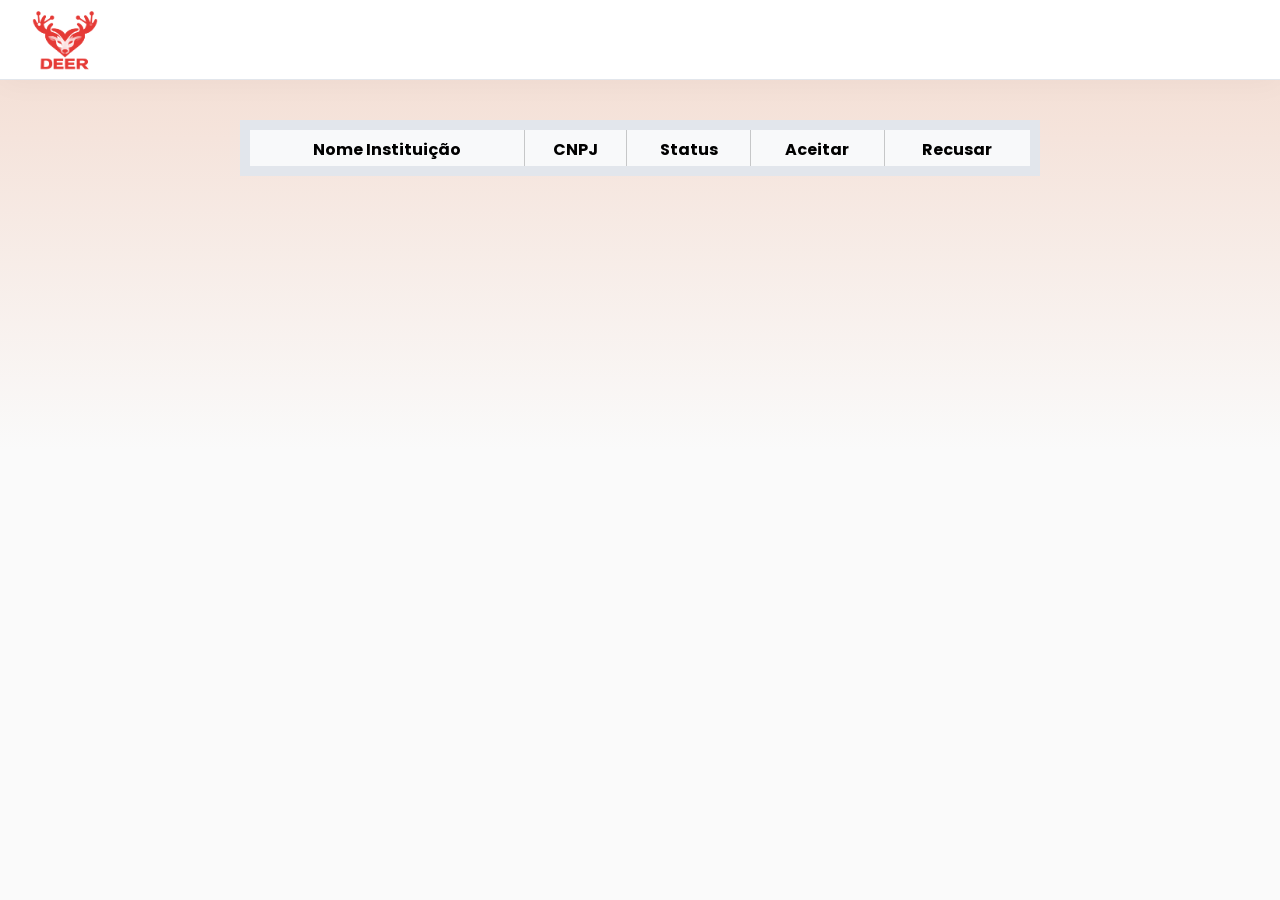
==== pages/administracao.html @ 0cd87a2f "feat: adição de pagina com  tabela para listar, aceitar ou recusar solicitação de criação de ONG atr" ====
<!DOCTYPE html>
<html lang="pt-br">
<head>
    <meta charset="UTF-8">
    <meta name="viewport" content="width=device-width, initial-scale=1.0">
    <title>DEER - Doe. Empatize. Engaje. Realize.</title>
    <link rel="preconnect" href="https://fonts.googleapis.com">
    <link rel="preconnect" href="https://fonts.gstatic.com" crossorigin>
    <link href="https://fonts.googleapis.com/css2?family=Montserrat:wght@900&family=Poppins:wght@400;600;700&display=swap" rel="stylesheet">
    <link href="https://cdn.jsdelivr.net/npm/bootstrap@5.3.8/dist/css/bootstrap.min.css" rel="stylesheet" integrity="sha384-sRIl4kxILFvY47J16cr9ZwB07vP4J8+LH7qKQnuqkuIAvNWLzeN8tE5YBujZqJLB" crossorigin="anonymous">
    <link rel="stylesheet" href="../assets/css/styles.css">
    <link rel="stylesheet" href="../assets/css/administracao.css"> 
    <link rel="shortcut icon" href="../assets/img/logo-deer-recortada-sem-fundo.png" type="image">
</head>
<body>
    
    <header class="header header-admin">
        <div class="header-container">
            <a href="../index.html" class="logo">
                <div class="logo-mask" title="DEER"></div>
            </a>
            <div class="usuario"></div> 
        </div>
    </header>

    <main class="admin-main">
        
        <div class="admin-table-container">
            
            <table class="table text-center table-bordered table-hover admin-table">
                <thead class="table-light">
                    <tr>
                        <th class="align-middle">Nome Instituição</th>
                        <th class="align-middle">CNPJ</th>
                        <th>Status</th>
                        <th class="align-middle">Aceitar</th>
                        <th class="align-middle">Recusar</th>
                    </tr>
                </thead>
                <tbody>
                    <tr>
                        
                    </tr>   
                </tbody>
            </table>
        </div>
            
        <div class="modal-desenvolvimento-overlay" id="modal-detalhes-ong">
            <div class="modal-aviso" style="max-width: 550px; text-align: left;">
            <h3 id="modal-ong-nome" style="color: var(--red-base); margin-bottom: 15px;">Nome da ONG</h3>
        
        <div style="font-size: 0.9rem; color: var(--dark-text); line-height: 1.6;">
            <p><strong>CNPJ:</strong> <span id="modal-ong-cnpj"></span></p>
            <p><strong>Cidade/UF:</strong> <span id="modal-ong-local"></span></p>
            <p><strong>Chave Pix:</strong> <span id="modal-ong-pix"></span> (<span id="modal-ong-tipo-pix"></span>)</p>
            <p style="margin-top: 10px;"><strong>Descrição:</strong></p>
            <p id="modal-ong-desc" style="color: var(--gray-text);"></p>
        </div>

        <button type="button" class="btn-fechar-aviso" style="margin-top: 25px;" onclick="fecharModalDetalhes()">Fechar Resumo</button>
            </div>
        </div>

        <div class="modal-aviso-overlay" id="modal-confirmacao-acao">
            <div class="modal-aviso">
                <div class="icone-aviso" id="icone-confirmacao">!</div>
                <h3 id="titulo-confirmacao">Confirmação</h3>
                <p id="texto-confirmacao">Tem certeza que deseja realizar esta ação?</p>

        <div class="modal-botoes" style="display: flex; gap: 15px; margin-top: 25px;">
            <button class="btn-cancelar" type="button" onclick="fecharModalConfirmacao()" style="flex: 1; padding: 12px; border-radius: 10px; cursor: pointer; font-weight: 600;">Cancelar</button>
            <button id="btn-confirmar-acao" type="button" onclick="executarAcaoPendente()" style="flex: 1; padding: 12px; border-radius: 10px; border: none; color: white; cursor: pointer; font-weight: 600;">Confirmar</button>
        </div>
            </div>
        </div>

    </main>
    <script src="../assets/js/administracao.js"></script>
    <script src="../assets/js/config.js"></script>
</body>
</html>
---- assets/css/administracao.css ----
/* Força o header a ter fundo branco sólido apenas nesta página */
.header-admin {
    background-color: var(--white) !important;
}

/* Fundo com o gradiente laranja suave descendo para o branco */
.admin-main {
    background-color: rgb(250, 250, 250);
    background-image: linear-gradient(rgba(214, 91, 33, 0.2) 0%, rgb(250, 250, 250) 50%);
    min-height: 100vh;
}

/* Container que empurra a tabela para baixo (evitando o header) e centraliza */
.admin-table-container {
    display: flex;
    justify-content: center;
    padding-top: 120px; 
}

/* Tamanho e borda da tabela */
.admin-table {
    width: 80%;
    max-width: 800px;
    border: 10px solid var(--border-color); 
}
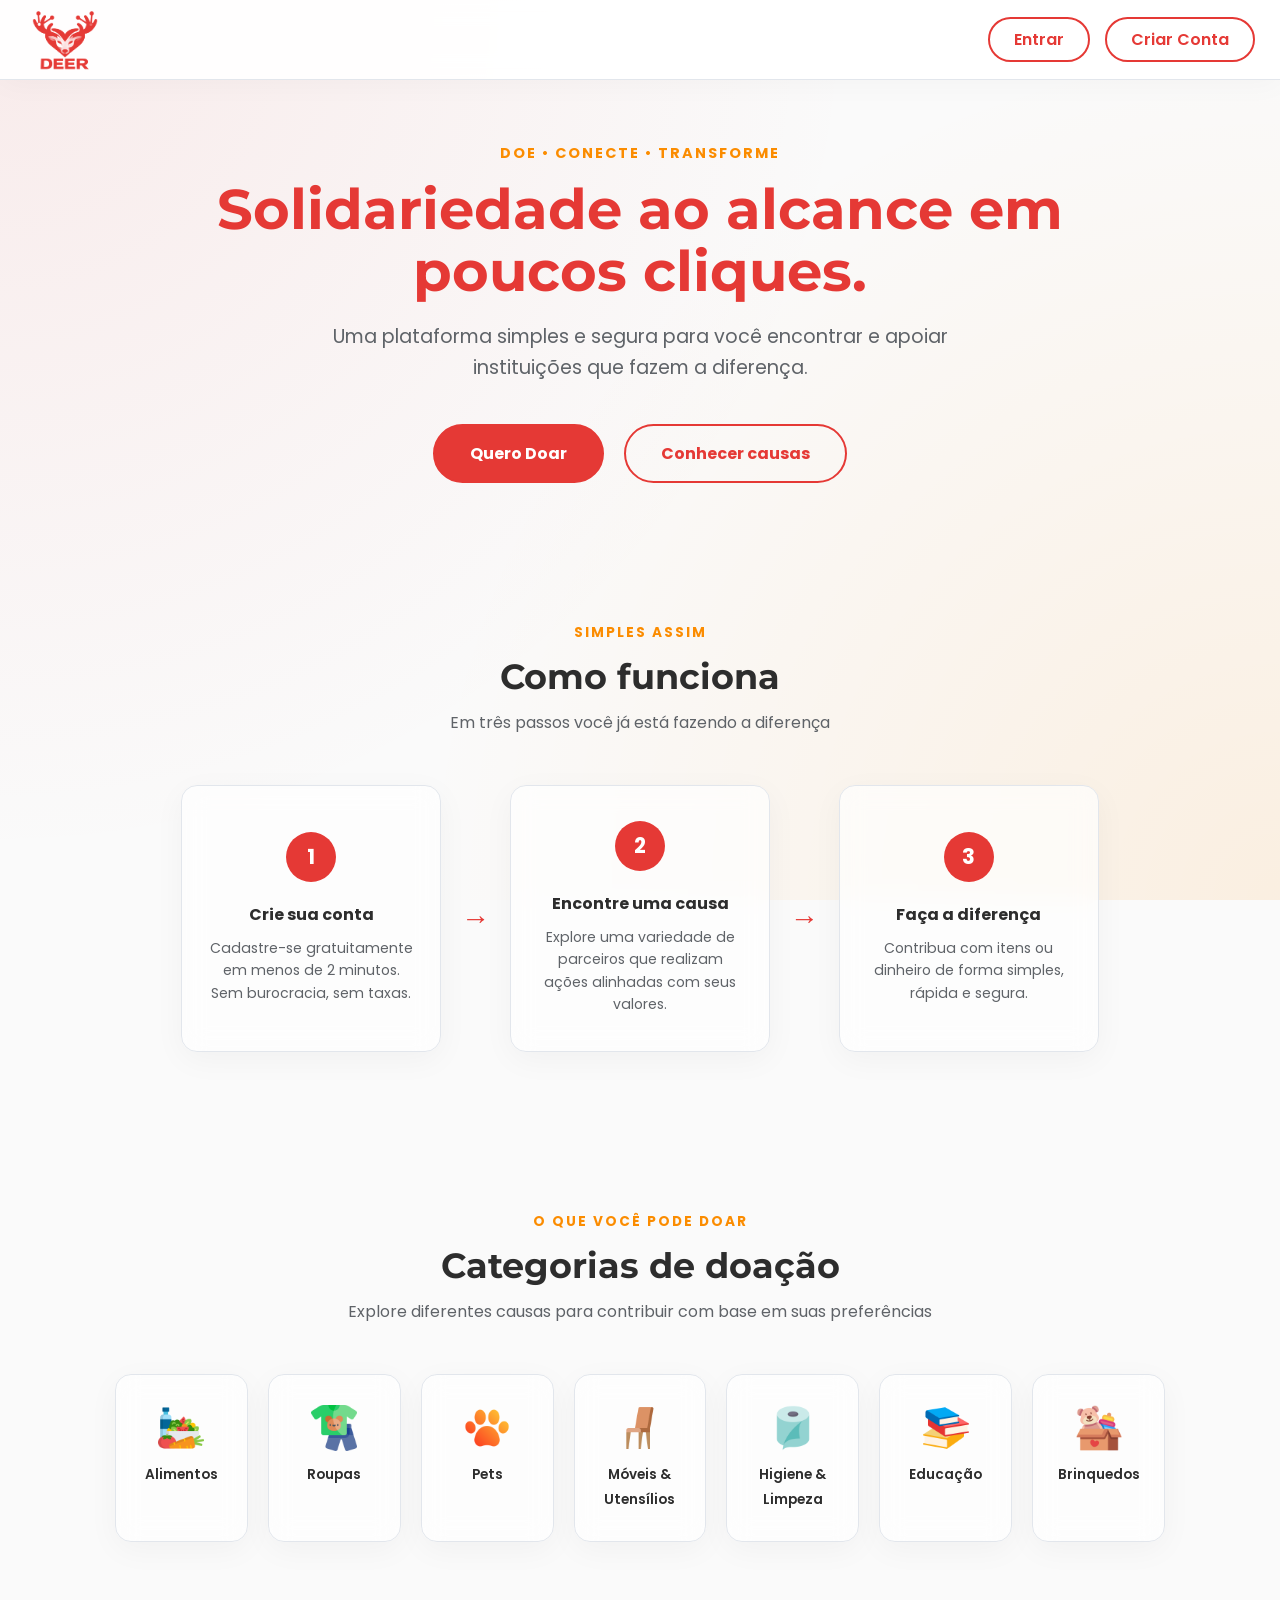
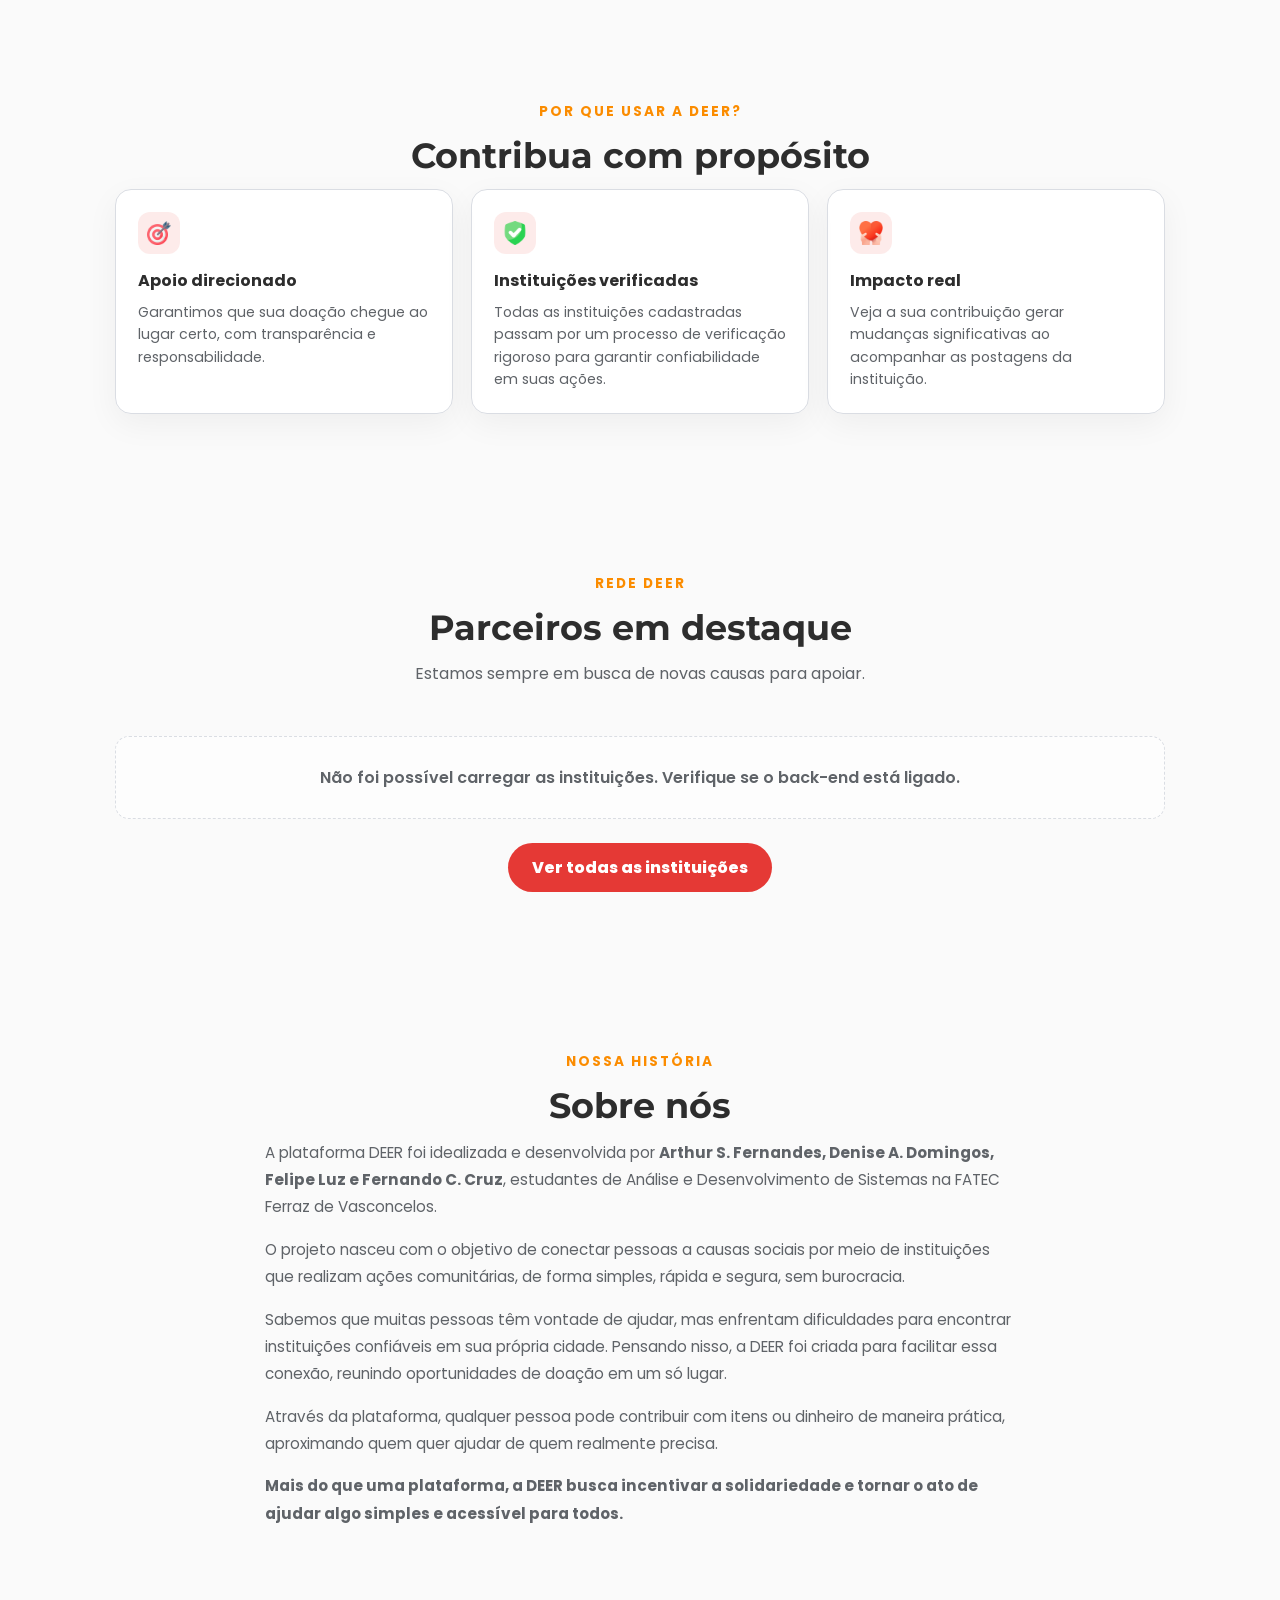
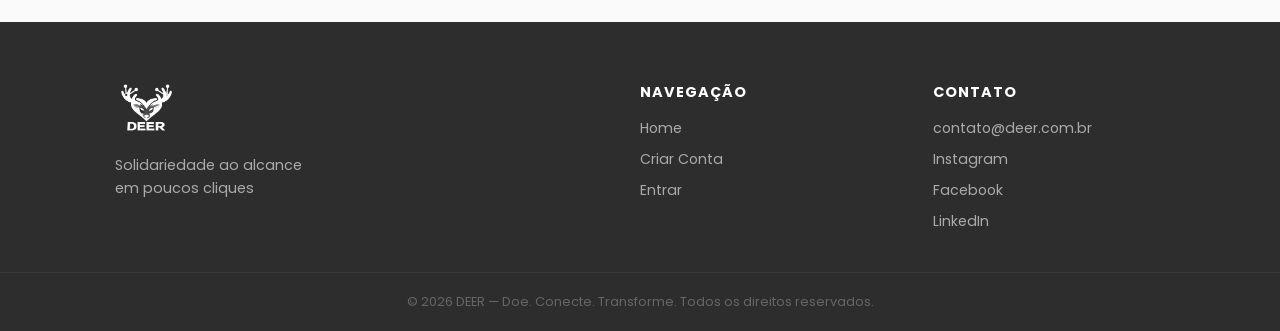
==== commit dcaf886b: "adicionando a parte visual basica da doação teste do mercado pago e corrigindo uns bugs de vulnerabi" ====
--- a/pages/administracao.html
+++ b/pages/administracao.html
@@ -75,7 +75,7 @@
         </div>
 
     </main>
+    <script src="../assets/js/config.js"></script>
     <script src="../assets/js/administracao.js"></script>
-    <script src="../assets/js/config.js"></script>
 </body>
-</html>+</html>
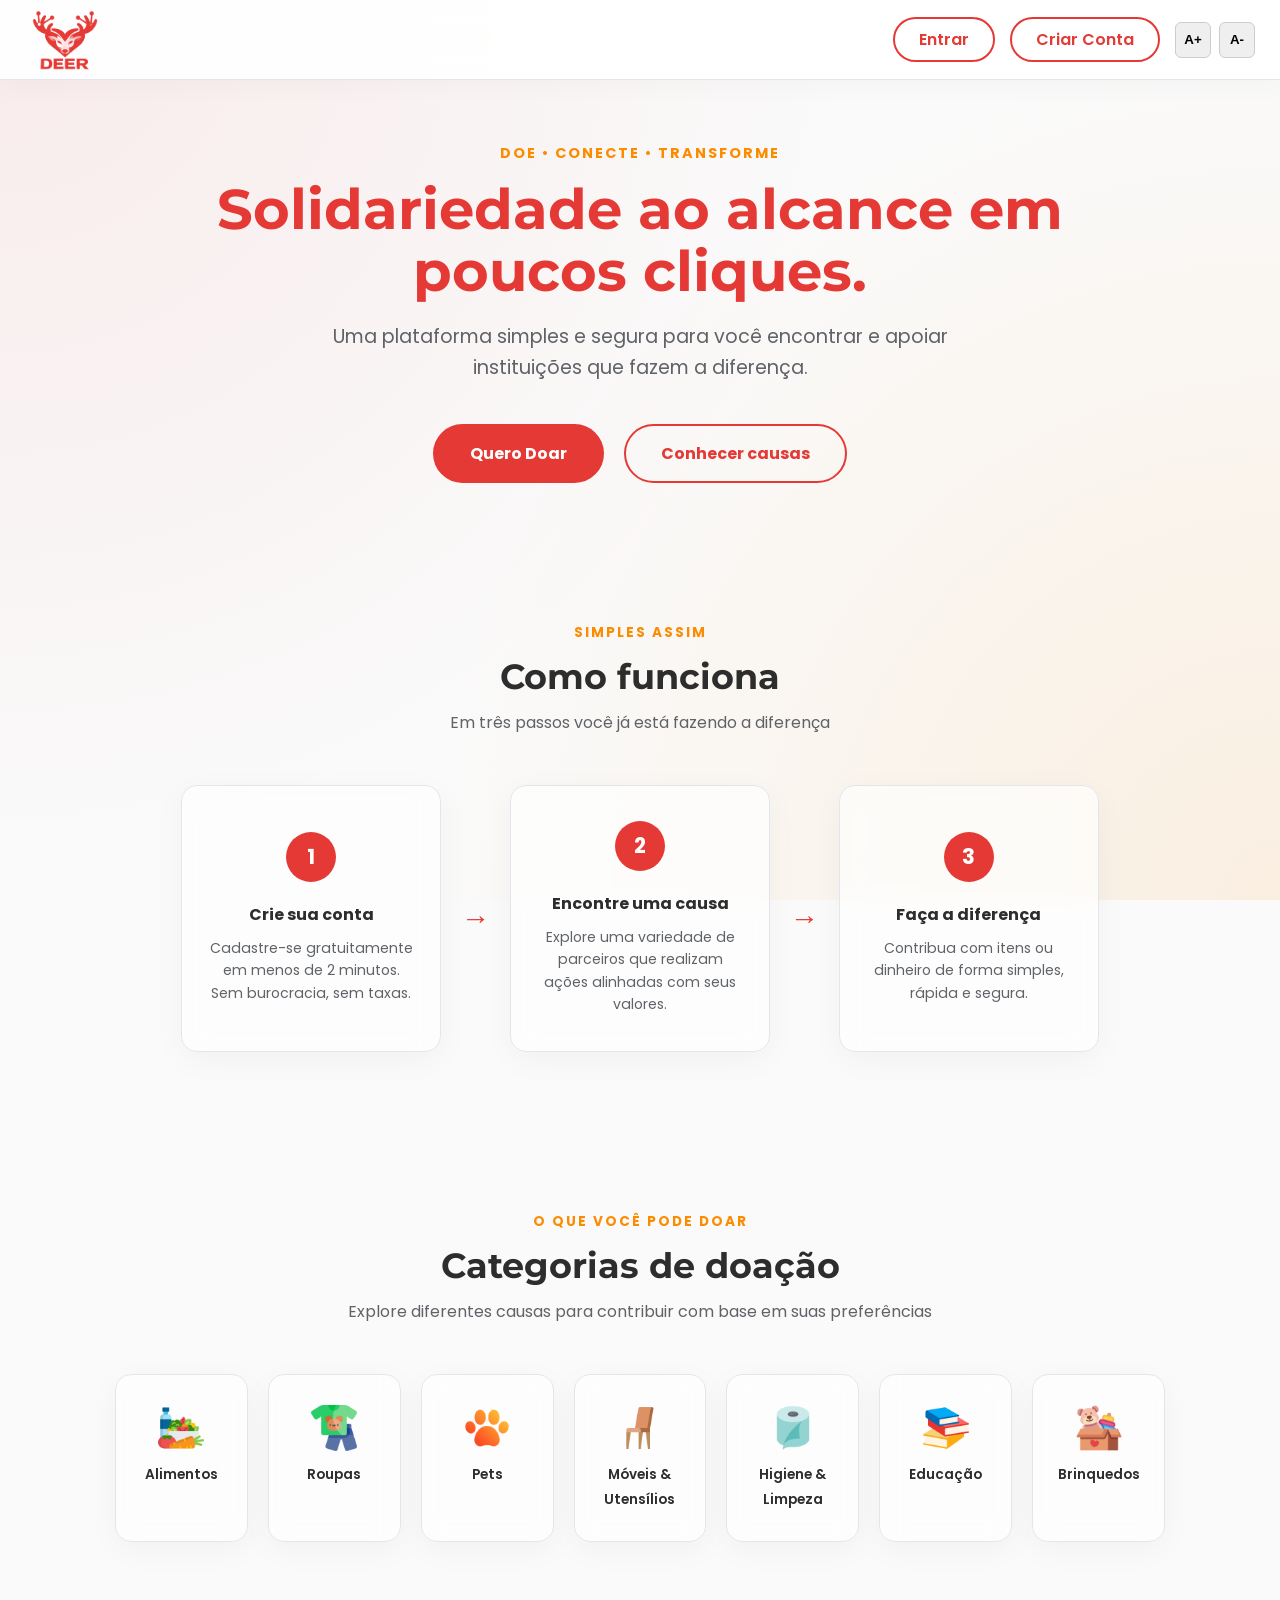
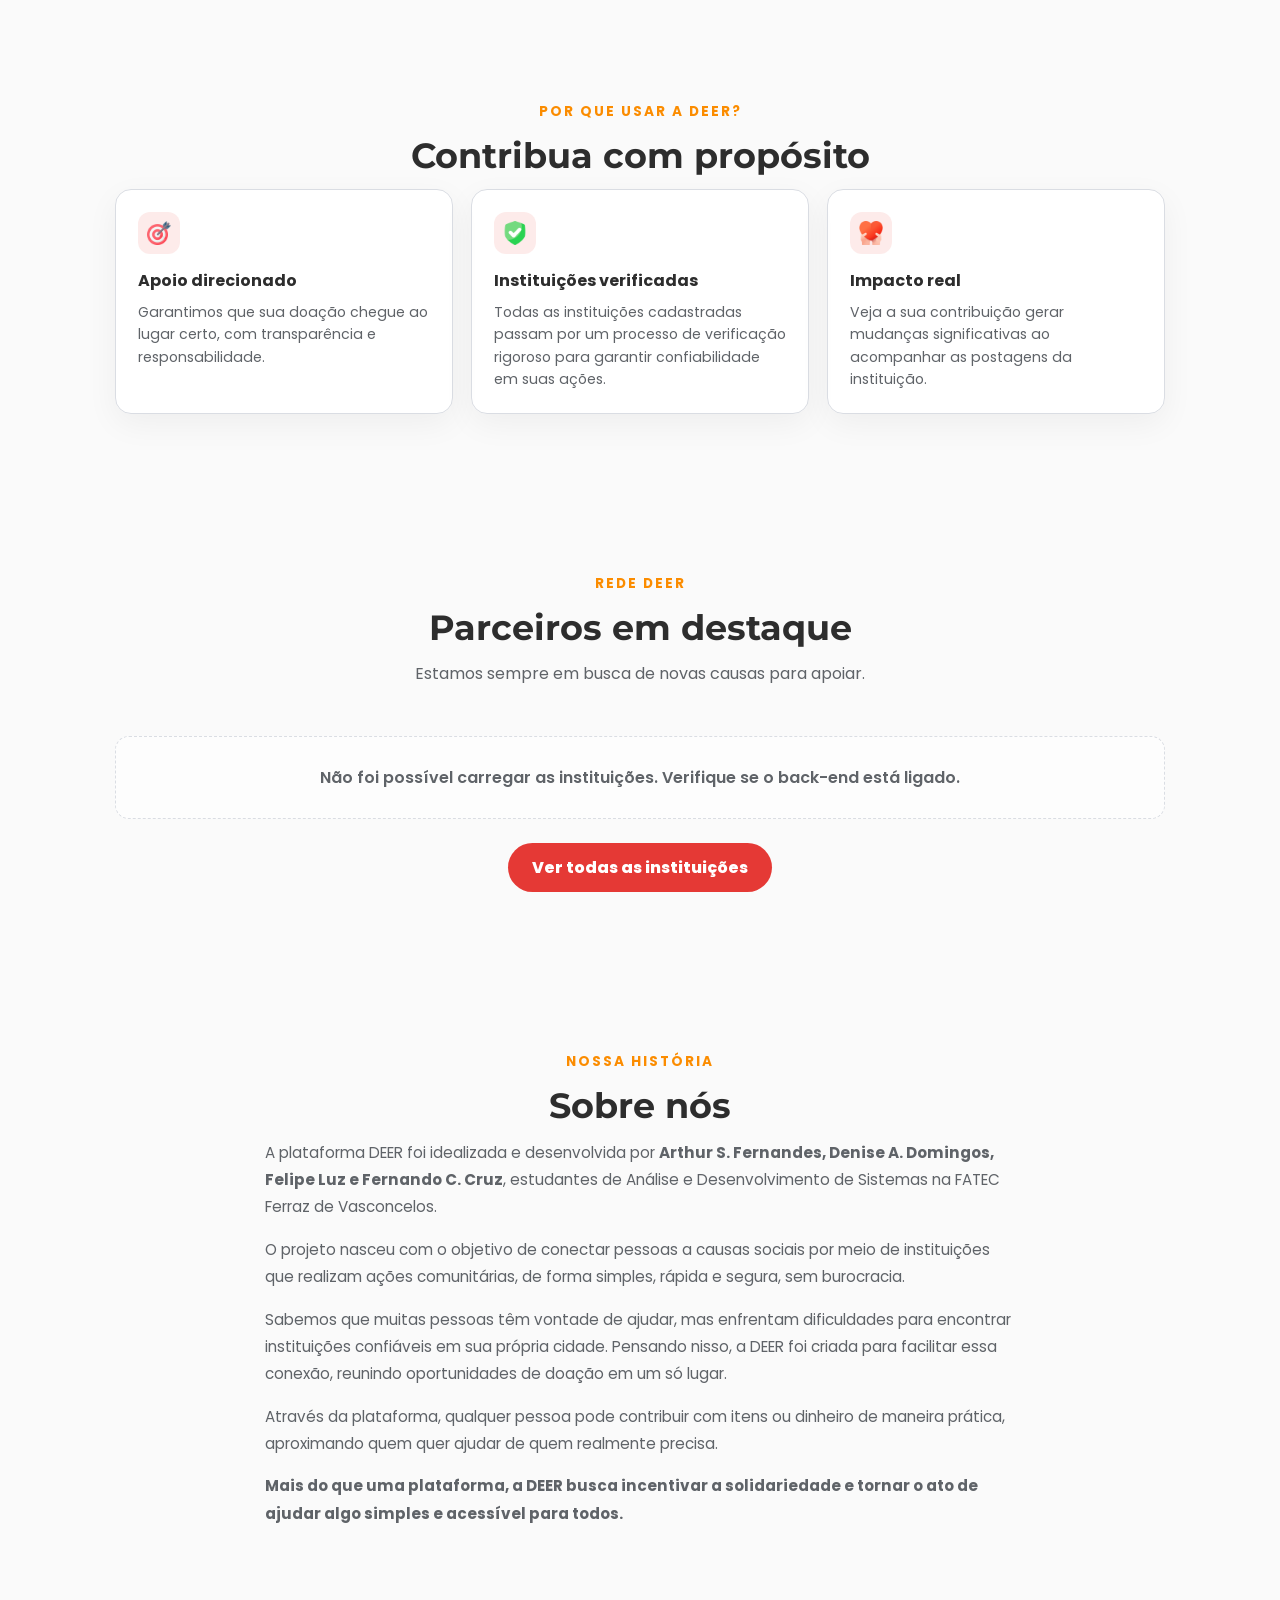
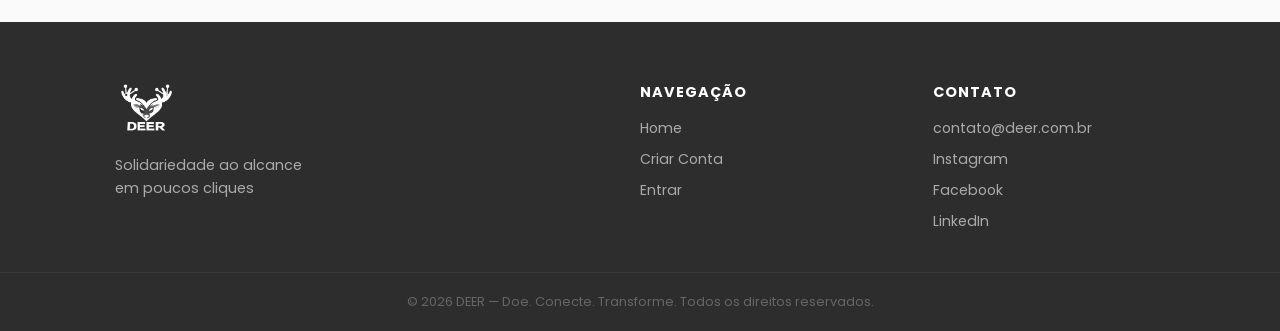
==== commit 0b23401d: "add vlibras e icone para aumento de fonte - acessibilidade" ====
--- a/pages/administracao.html
+++ b/pages/administracao.html
@@ -20,6 +20,12 @@
                 <div class="logo-mask" title="DEER"></div>
             </a>
             <div class="usuario"></div> 
+
+    <!--Botões para aumentar e diminuir o tamanho da fonte (ACESSIBILIDADE)-->
+    <div class="acessibilidade">
+    <button type="button" onclick="aumentarFonte()">A+</button>
+    <button type="button" onclick="diminuirFonte()">A-</button>
+
         </div>
     </header>
 
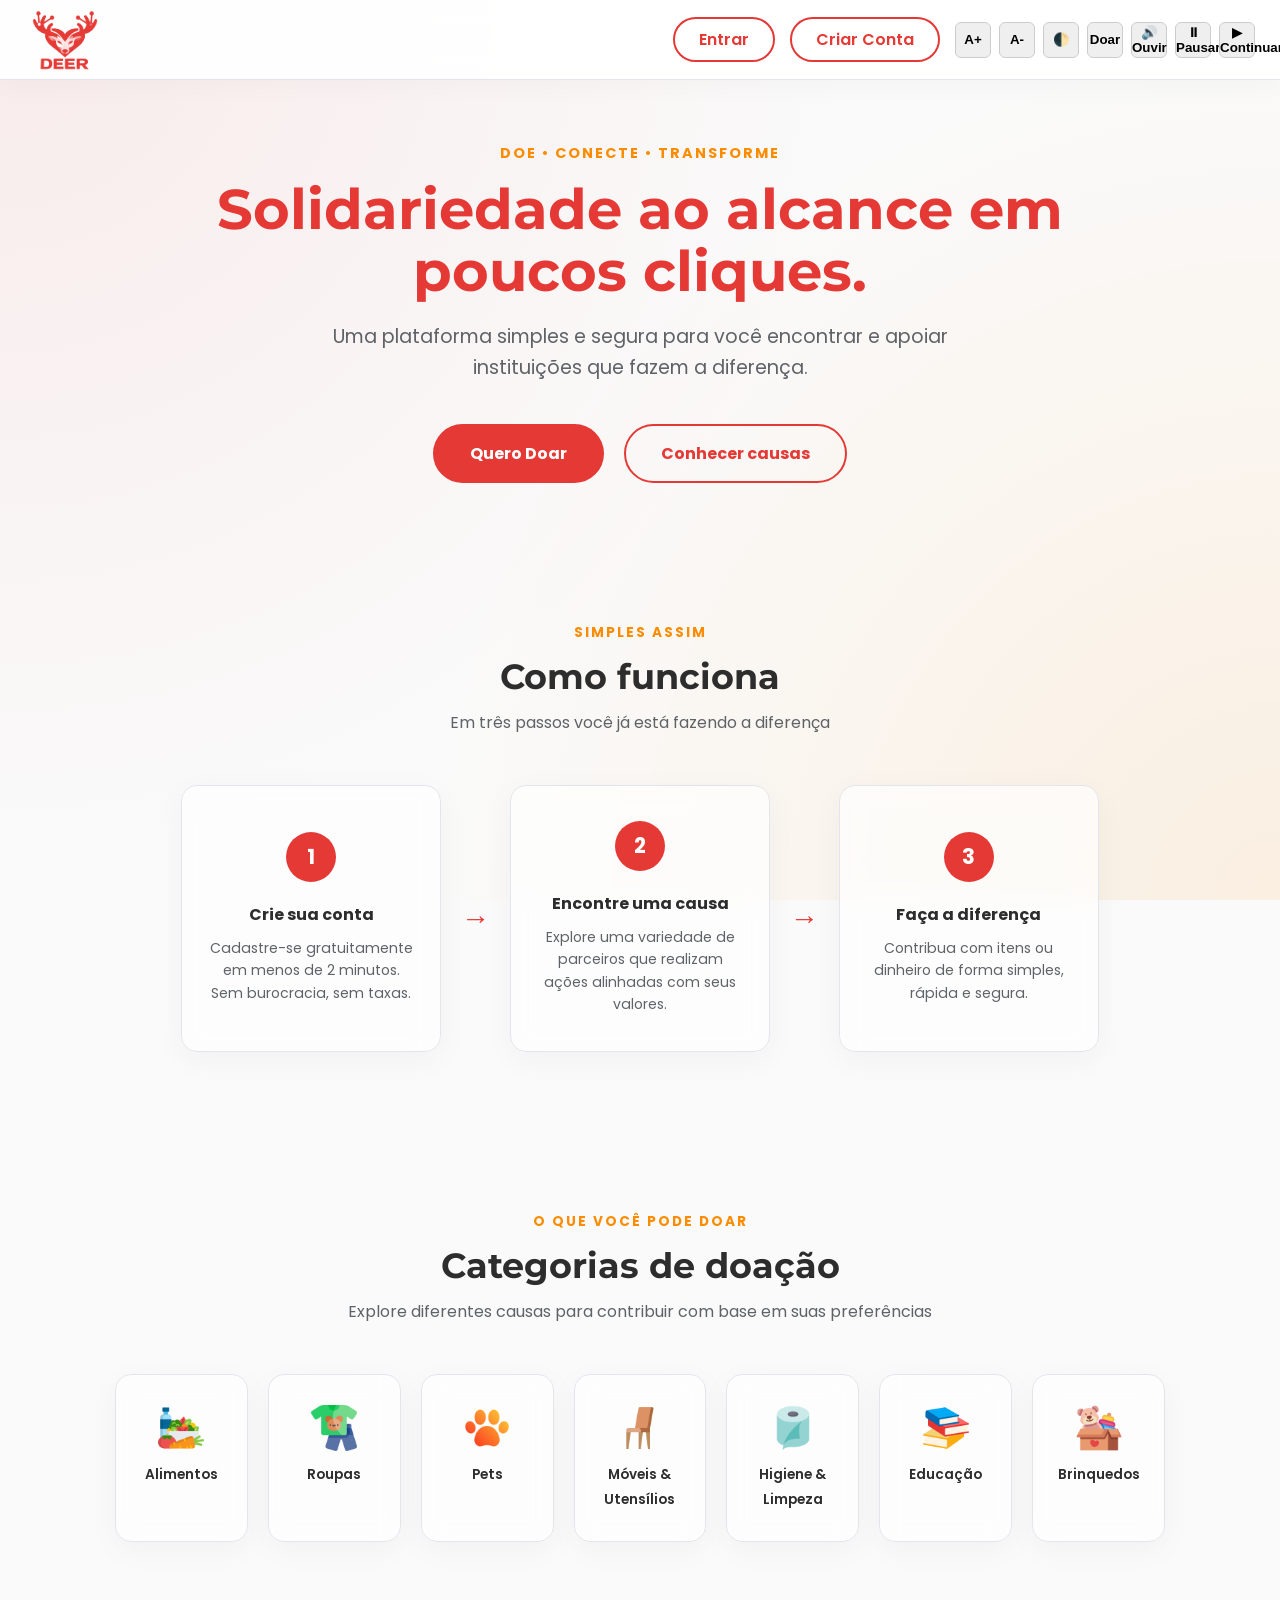
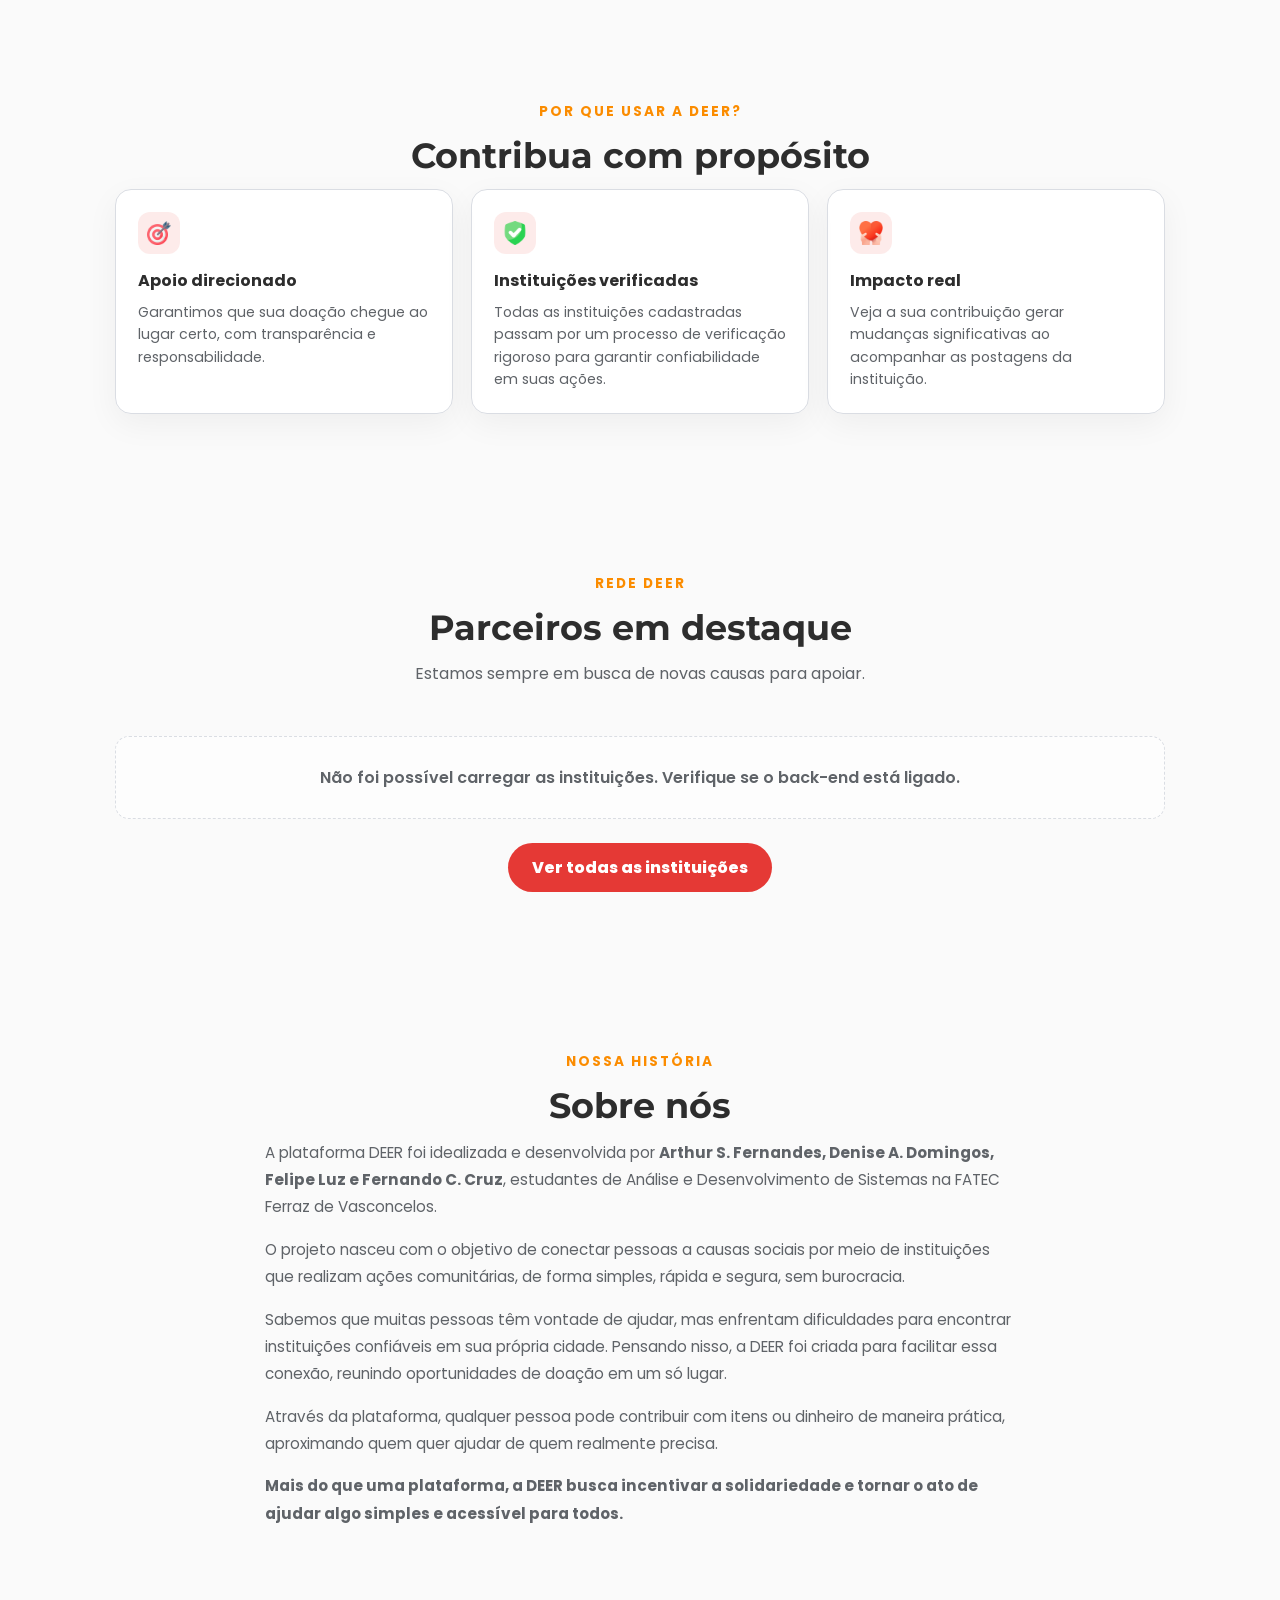
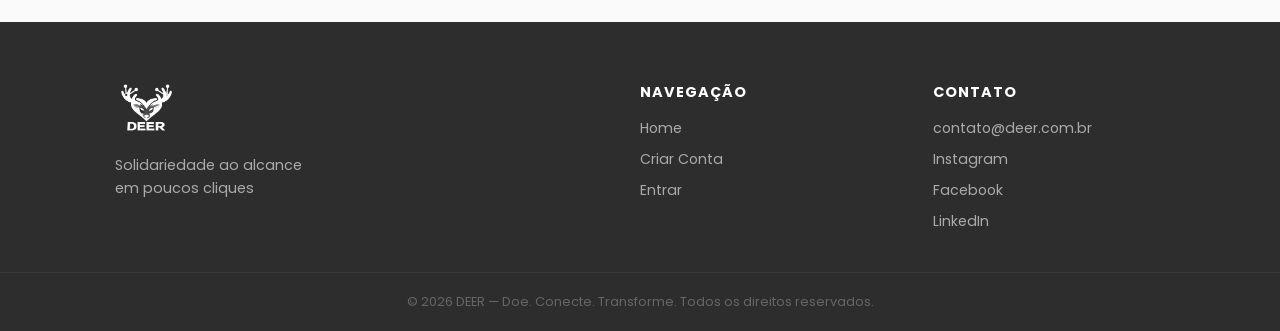
==== commit 2a8505da: "add alto contraste - speech - naveg/teclado - acessibilidade" ====
--- a/pages/administracao.html
+++ b/pages/administracao.html
@@ -25,6 +25,22 @@
     <div class="acessibilidade">
     <button type="button" onclick="aumentarFonte()">A+</button>
     <button type="button" onclick="diminuirFonte()">A-</button>
+
+<!--Ïcone/botão para acionar o alto contraste-->
+<button type="button" onclick="alternarContraste()" title="Alto contraste">
+    🌓
+</button>
+
+<!--Botão de navegação pelo teclado-->
+<button tabindex="0">Doar</button>
+
+<!--botão para leitura em voz alta //ao pressionar o botão o texto é traduzido em áudio, ao clicar novamente, a tradução para-->
+<button type="button" onclick="lerPagina()">
+    🔊 Ouvir
+</button>
+
+<button onclick="speechSynthesis.pause()">⏸ Pausar</button> <!--Botao para pausar o áudio-->
+<button onclick="speechSynthesis.resume()">▶ Continuar</button> <!--Botao para continuar o áudio-->
 
         </div>
     </header>
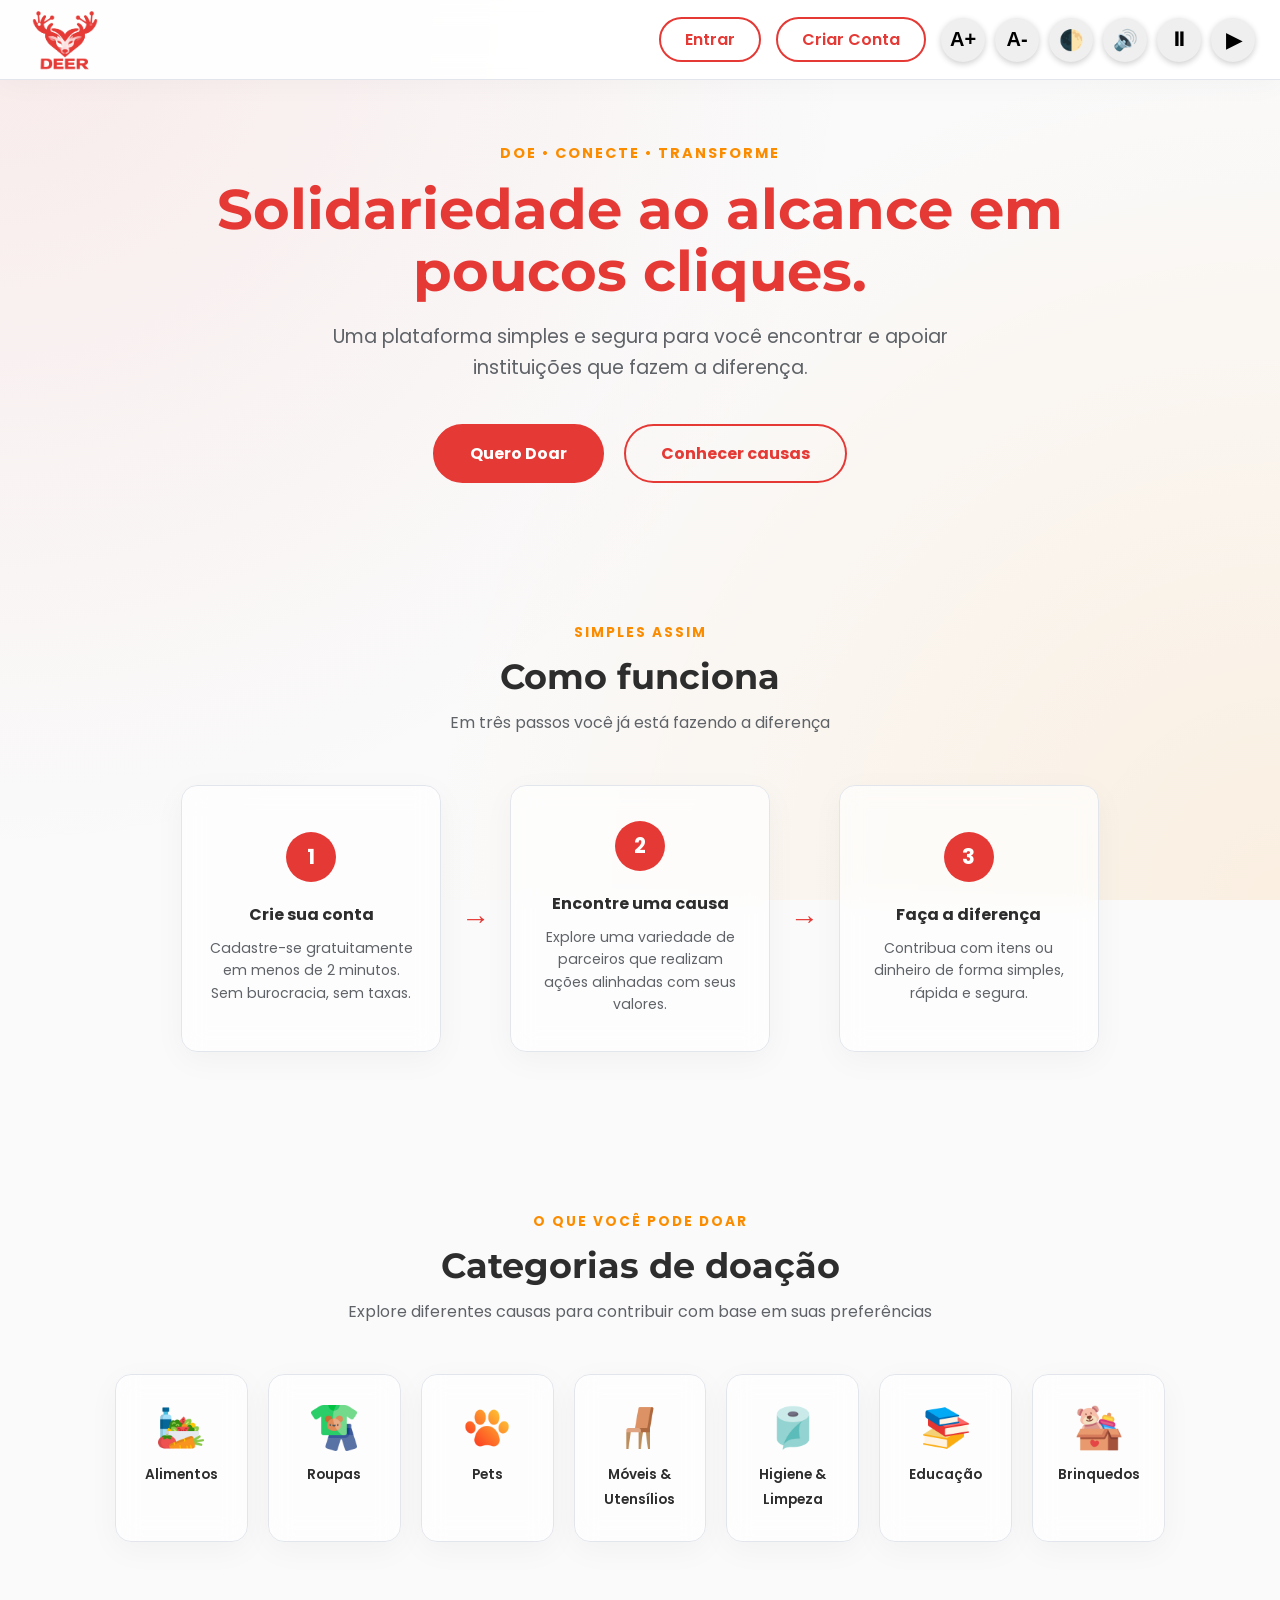
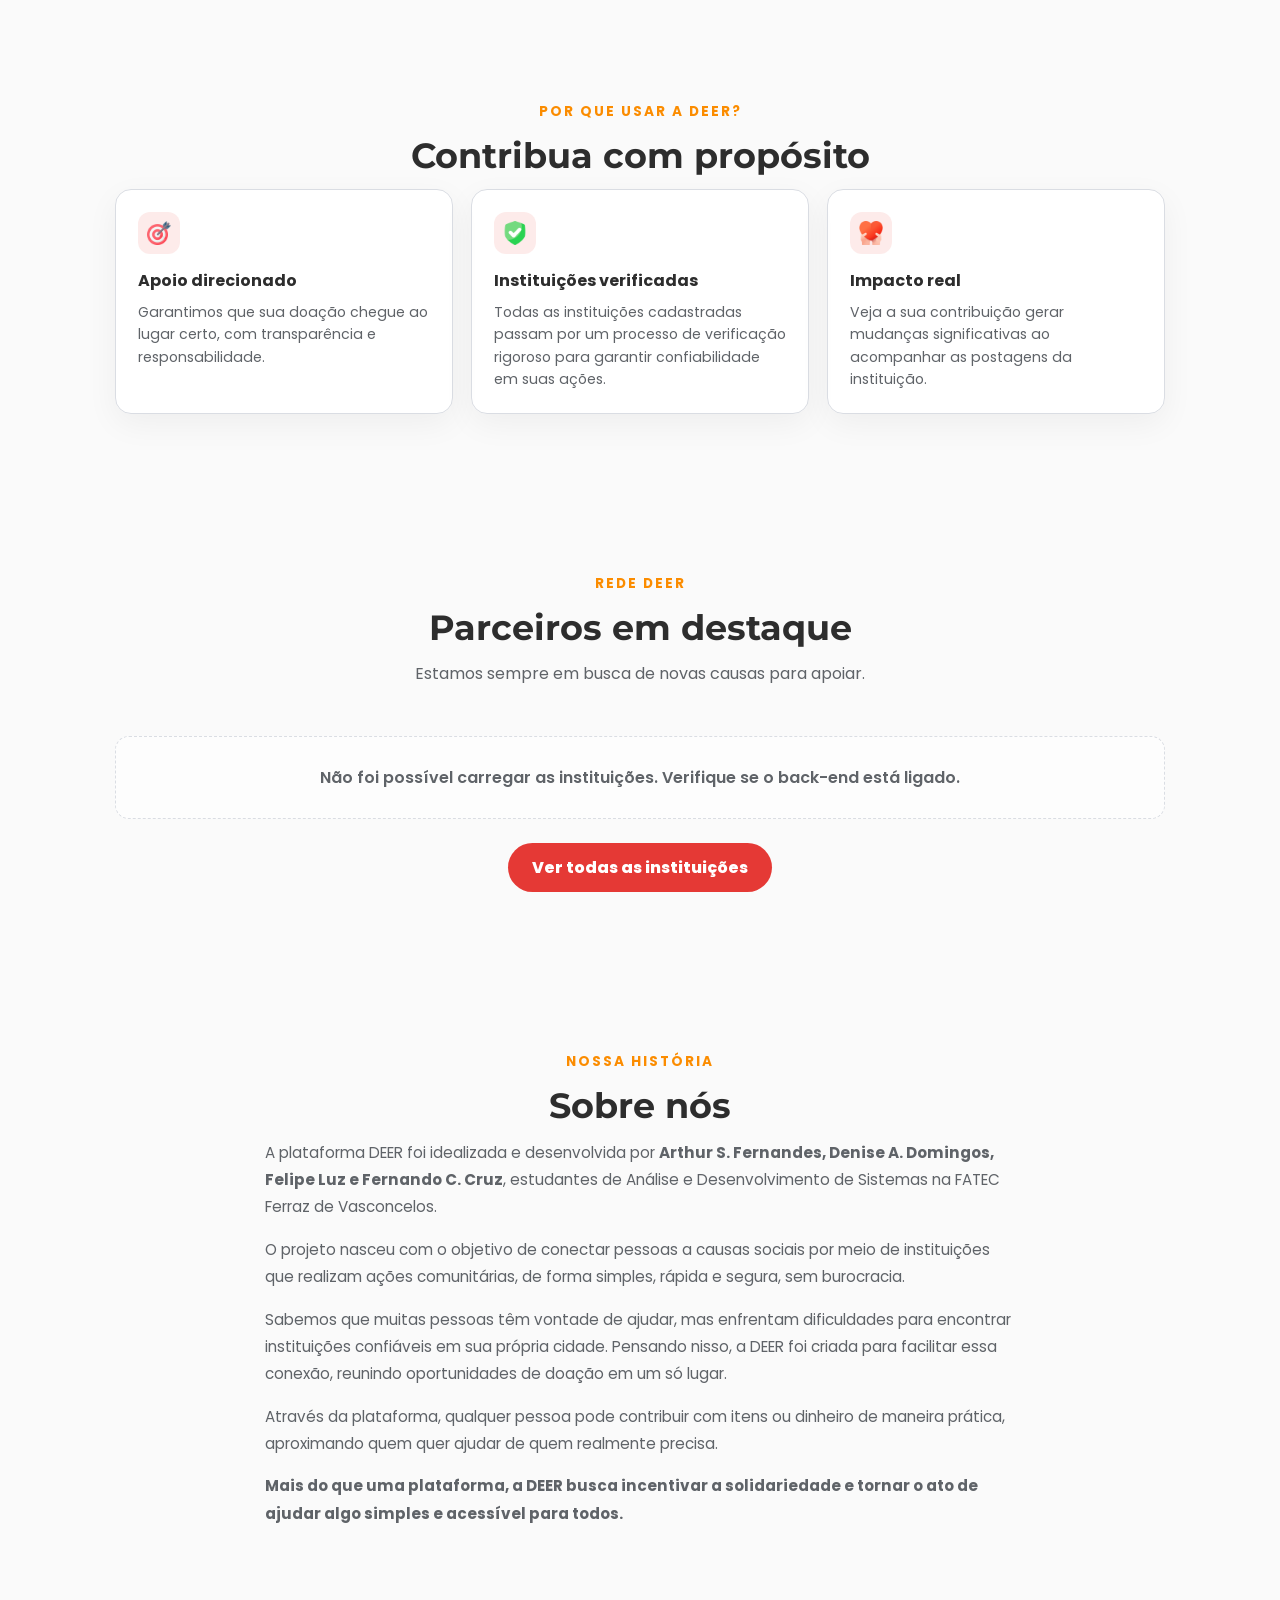
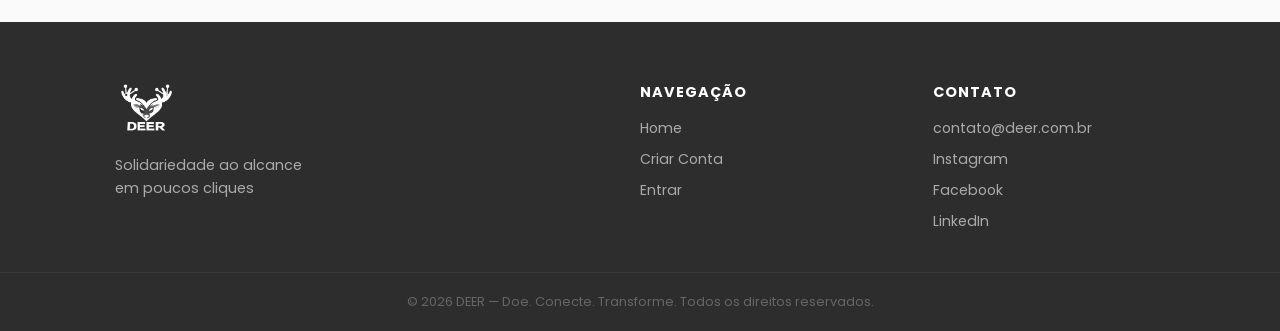
==== commit 43c7c0c3: "ajuste dos botÕes de acessibilidade e alto contraste" ====
--- a/pages/administracao.html
+++ b/pages/administracao.html
@@ -26,21 +26,18 @@
     <button type="button" onclick="aumentarFonte()">A+</button>
     <button type="button" onclick="diminuirFonte()">A-</button>
 
-<!--Ïcone/botão para acionar o alto contraste-->
+ <!--Ïcone/botão para acionar o alto contraste-->
 <button type="button" onclick="alternarContraste()" title="Alto contraste">
     🌓
 </button>
-
-<!--Botão de navegação pelo teclado-->
-<button tabindex="0">Doar</button>
-
+  
 <!--botão para leitura em voz alta //ao pressionar o botão o texto é traduzido em áudio, ao clicar novamente, a tradução para-->
-<button type="button" onclick="lerPagina()">
-    🔊 Ouvir
+<button id="btnAudio" onclick="alternarLeitura()">
+    🔊
 </button>
 
-<button onclick="speechSynthesis.pause()">⏸ Pausar</button> <!--Botao para pausar o áudio-->
-<button onclick="speechSynthesis.resume()">▶ Continuar</button> <!--Botao para continuar o áudio-->
+<button onclick="speechSynthesis.pause()">⏸</button> <!--Botao para pausar o áudio-->
+<button onclick="speechSynthesis.resume()">▶</button> <!--Botao para continuar o áudio-->
 
         </div>
     </header>
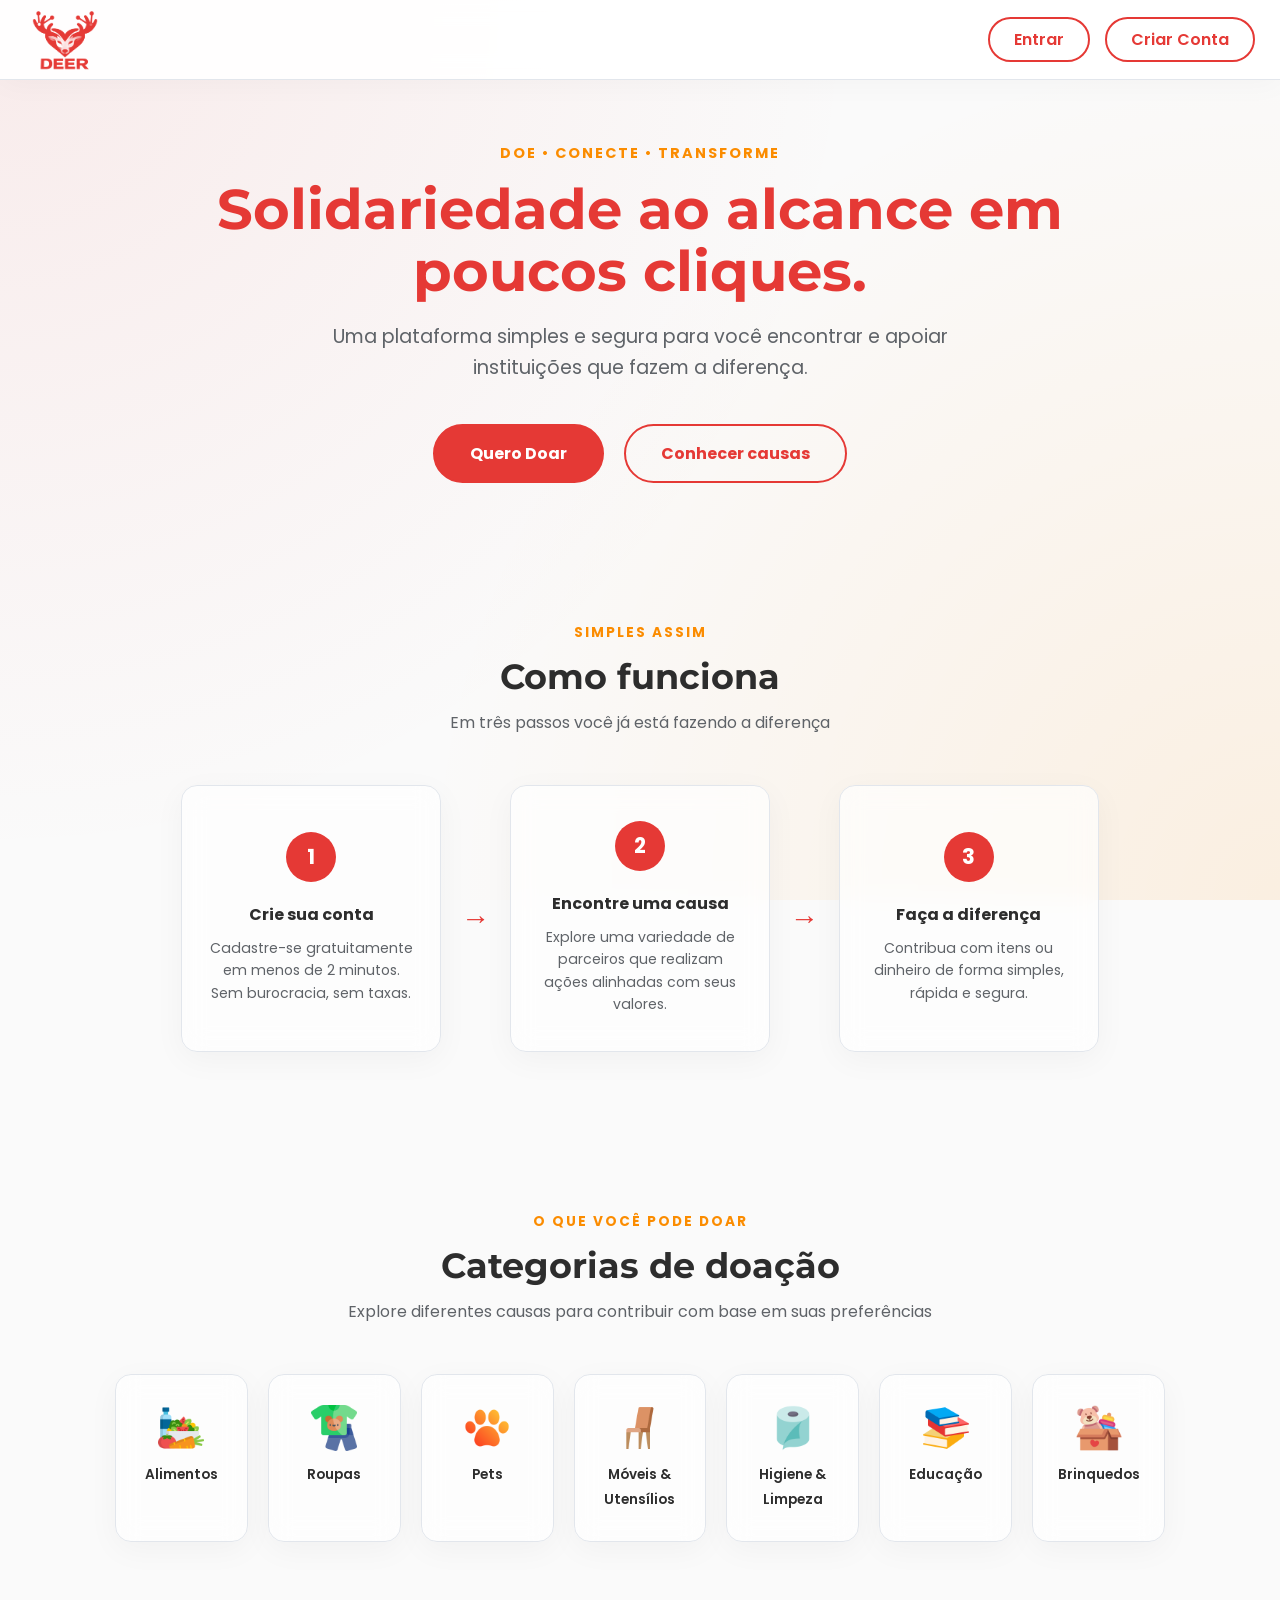
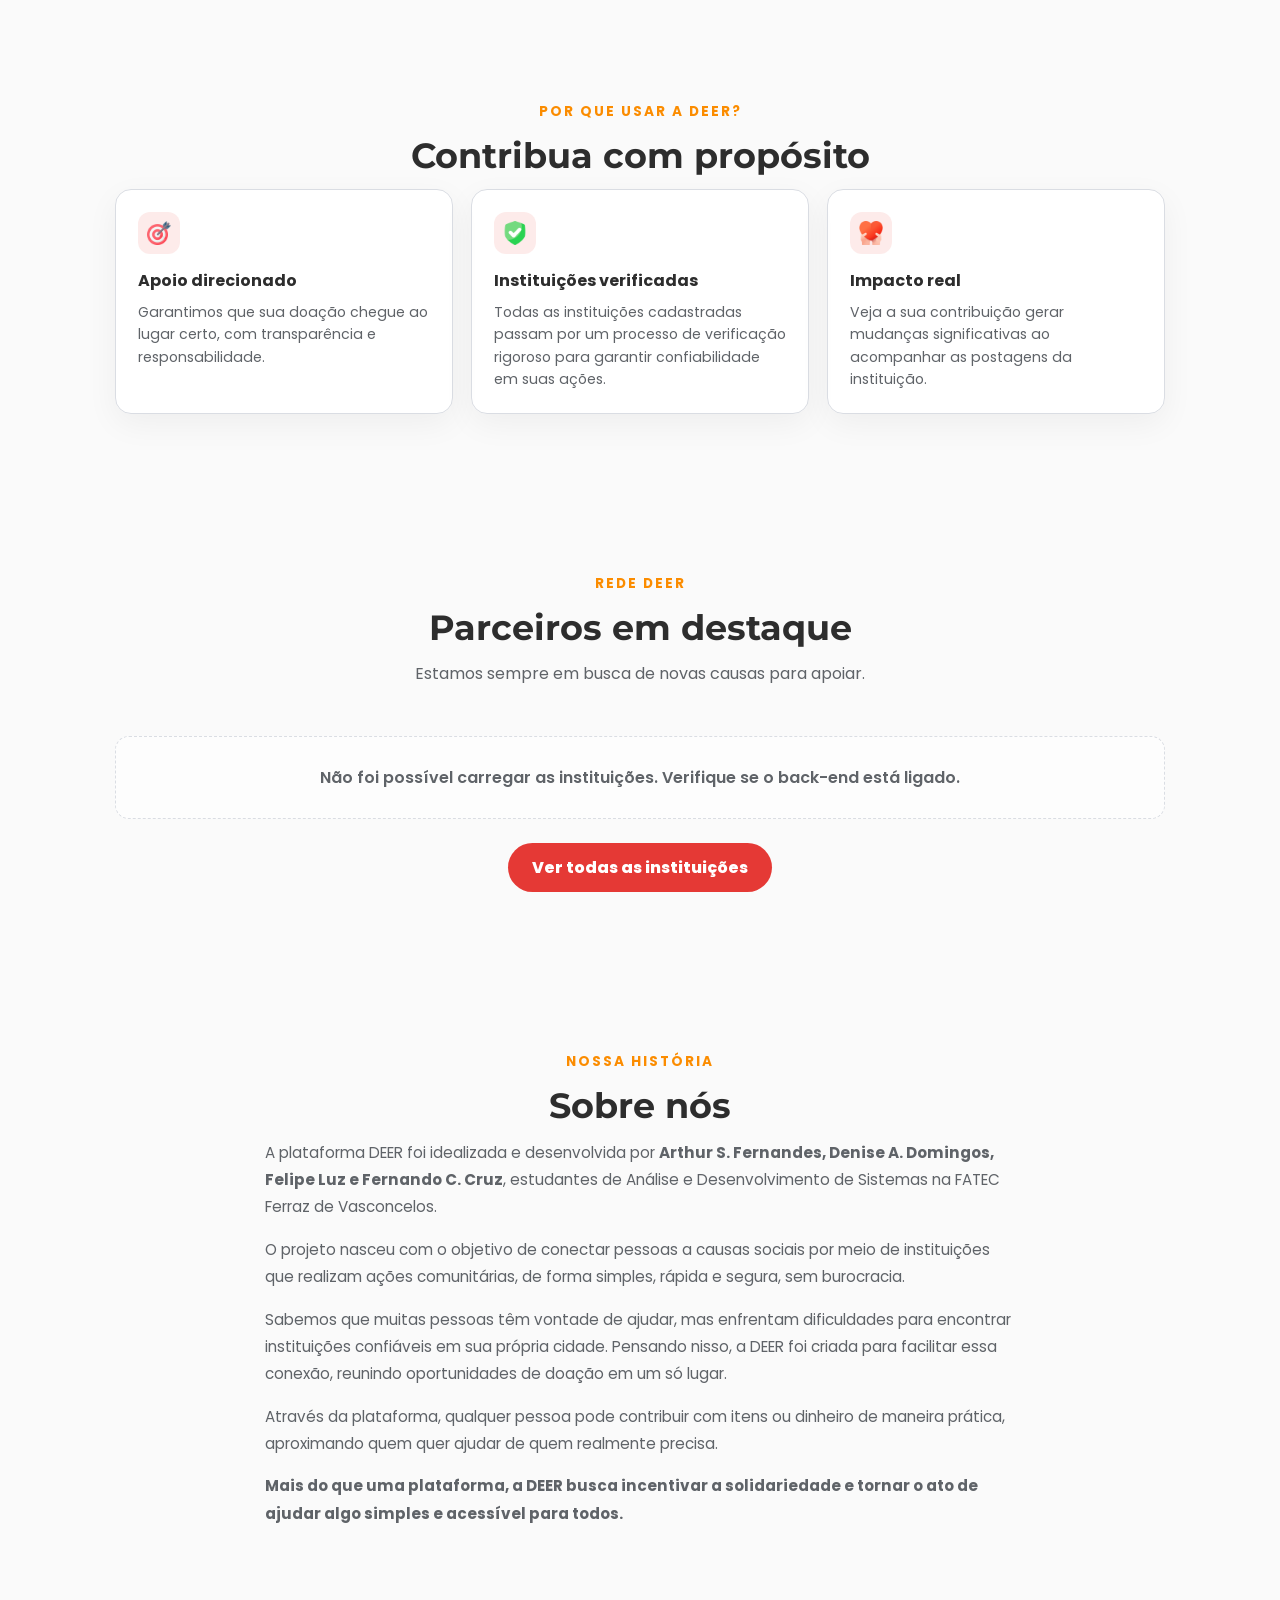
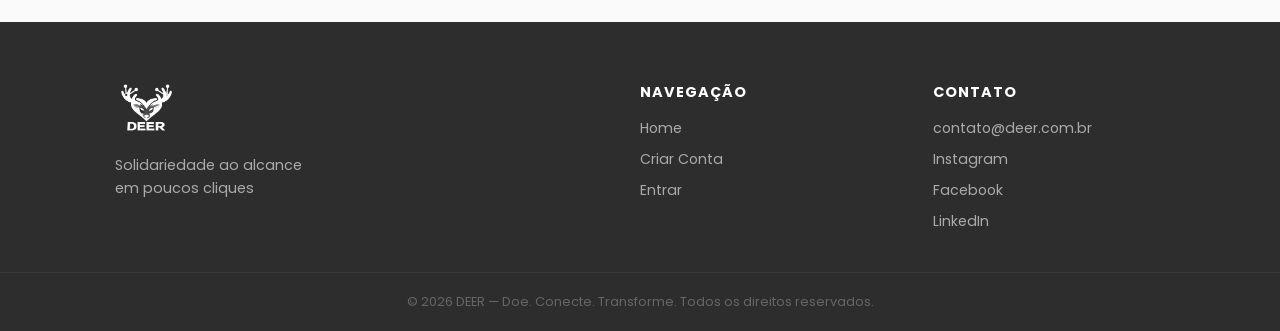
==== commit 6ca2171d: "fix: correção de bug causado pela cor de banner do perfil de usuario/melhorando os comentarios do co" ====
--- a/pages/administracao.html
+++ b/pages/administracao.html
@@ -14,36 +14,19 @@
 </head>
 <body>
     
+    <!-- Cabecalho simples do painel. O acesso real e validado no administracao.js e no back-end. -->
     <header class="header header-admin">
         <div class="header-container">
             <a href="../index.html" class="logo">
                 <div class="logo-mask" title="DEER"></div>
             </a>
             <div class="usuario"></div> 
-
-    <!--Botões para aumentar e diminuir o tamanho da fonte (ACESSIBILIDADE)-->
-    <div class="acessibilidade">
-    <button type="button" onclick="aumentarFonte()">A+</button>
-    <button type="button" onclick="diminuirFonte()">A-</button>
-
- <!--Ïcone/botão para acionar o alto contraste-->
-<button type="button" onclick="alternarContraste()" title="Alto contraste">
-    🌓
-</button>
-  
-<!--botão para leitura em voz alta //ao pressionar o botão o texto é traduzido em áudio, ao clicar novamente, a tradução para-->
-<button id="btnAudio" onclick="alternarLeitura()">
-    🔊
-</button>
-
-<button onclick="speechSynthesis.pause()">⏸</button> <!--Botao para pausar o áudio-->
-<button onclick="speechSynthesis.resume()">▶</button> <!--Botao para continuar o áudio-->
-
         </div>
     </header>
 
     <main class="admin-main">
         
+        <!-- A tabela comeca vazia; o administracao.js busca os pedidos pendentes e monta as linhas. -->
         <div class="admin-table-container">
             
             <table class="table text-center table-bordered table-hover admin-table">
@@ -64,6 +47,7 @@
             </table>
         </div>
             
+        <!-- Modal de leitura dos dados enviados pela instituicao antes de aprovar ou recusar. -->
         <div class="modal-desenvolvimento-overlay" id="modal-detalhes-ong">
             <div class="modal-aviso" style="max-width: 550px; text-align: left;">
             <h3 id="modal-ong-nome" style="color: var(--red-base); margin-bottom: 15px;">Nome da ONG</h3>
@@ -80,6 +64,7 @@
             </div>
         </div>
 
+        <!-- Modal de confirmacao para evitar aprovar ou recusar uma solicitacao por clique acidental. -->
         <div class="modal-aviso-overlay" id="modal-confirmacao-acao">
             <div class="modal-aviso">
                 <div class="icone-aviso" id="icone-confirmacao">!</div>
@@ -94,6 +79,7 @@
         </div>
 
     </main>
+    <!-- config.js libera a API e administracao.js controla tabela, modais e acoes de aprovacao. -->
     <script src="../assets/js/config.js"></script>
     <script src="../assets/js/administracao.js"></script>
 </body>
--- a/assets/css/styles.css
+++ b/assets/css/styles.css
@@ -0,0 +1,1234 @@
+/* Variaveis principais do site. O JavaScript altera parte delas quando o usuario troca entre tema claro e escuro. */
+:root {
+    --red-base: #E53935;
+    --red-hover: #C62828;
+    
+    /* Cores base usadas em cards, campos, textos e fundos. */
+    --orange-accent: #FB8C00;
+    --page-bg: #FAFAFA;
+    --surface: rgba(255, 255, 255, 0.65);
+    --surface-strong: rgba(255, 255, 255, 0.92);
+    --surface-hover: rgba(255, 255, 255, 0.9);
+    --border-color: #E2E6EC;
+    --field-border: #DADDE3;
+    --input-bg: rgba(255, 255, 255, 0.9);
+    --dark-text: #2D2D2D;
+    --gray-text: #5F6368;
+    --white: #FFFFFF;
+
+    /* Sombra que tambem muda conforme o tema. */
+    --theme-shadow: 0 4px 15px rgba(229, 57, 53, 0.2);
+}
+
+/* Reset simples para evitar espacos padrao diferentes entre navegadores. */
+* { margin: 0; padding: 0; box-sizing: border-box; }
+
+body {
+    /* O fundo recebe as cores do tema aplicado pelo script.js. */
+    background-color: var(--page-bg);
+    
+    /* Mantem o gradiente estavel mesmo durante o scroll. */
+    background-attachment: fixed;
+    background-repeat: no-repeat;
+    background-size: cover;
+
+    color: var(--dark-text);
+    font-family: 'Poppins', sans-serif;
+    -webkit-font-smoothing: antialiased;
+}
+
+/* Cabecalho fixo com efeito de vidro para combinar com os dois temas. */
+.header {
+    position: fixed;
+    top: 0; width: 100%; height: 80px;
+    
+    /* Fundo semitransparente para misturar com o fundo global. */
+    background: var(--surface-strong); 
+    
+    /* Desfoque do fundo, conhecido como efeito glassmorphism. */
+    backdrop-filter: blur(12px); 
+    -webkit-backdrop-filter: blur(12px);
+    
+    display: flex; align-items: center; z-index: 100;
+    box-shadow: 0 4px 30px rgba(0, 0, 0, 0.03);
+    border-bottom: 1px solid var(--border-color);
+}
+
+.header-container {
+    width: 100%;
+    padding: 0 25px;
+    display: flex;
+    justify-content: space-between; 
+    align-items: center;
+}
+
+.logo {
+    display: flex;
+    align-items: center;
+}
+
+/* A logo usa imagem normal como fallback e máscara colorida quando o navegador suporta. */
+.logo-mask {
+    height: 65px;
+    width: 80px; /* largura aproximada para a mascara não cortar a logo */
+    background-image: url('../img/logo-deer-recortada-sem-fundo.png');
+    background-size: contain;
+    background-repeat: no-repeat;
+    background-position: center left;
+    transition: background-color 0.3s ease, transform 0.3s ease;
+    cursor: pointer;
+}
+
+@supports ((-webkit-mask-image: url('../img/logo-deer-recortada-sem-fundo.png')) or (mask-image: url('../img/logo-deer-recortada-sem-fundo.png'))) {
+    .logo-mask {
+        background-color: var(--red-base);
+        background-image: none;
+        -webkit-mask-image: url('../img/logo-deer-recortada-sem-fundo.png');
+        -webkit-mask-size: contain;
+        -webkit-mask-repeat: no-repeat;
+        -webkit-mask-position: center left;
+        mask-image: url('../img/logo-deer-recortada-sem-fundo.png');
+        mask-size: contain;
+        mask-repeat: no-repeat;
+        mask-position: center left;
+    }
+}
+
+.logo-mask:hover { 
+    transform: scale(1.05); 
+}
+
+/* Menu de usuario logado, preenchido pelo script.js quando existe sessao. */
+.usuario { display: flex; gap: 15px; align-items: center; flex-wrap: nowrap;}
+
+.usuario-identidade {
+    display: flex;
+    align-items: center;
+    gap: 8px;
+}
+
+.usuario-foto,
+.usuario-iniciais {
+    width: 32px;
+    height: 32px;
+    border-radius: 50%;
+    border: 2px solid var(--red-base);
+}
+
+.usuario-foto {
+    object-fit: cover;
+}
+
+.usuario-iniciais {
+    background: var(--red-base);
+    color: white;
+    display: flex;
+    align-items: center;
+    justify-content: center;
+    font-size: 0.75rem;
+    font-weight: 700;
+}
+
+.usuario-saudacao {
+    font-weight: 600;
+    color: var(--dark-text);
+}
+
+.usuario-acao {
+    padding: 8px 18px;
+    font-size: 0.85rem;
+}
+
+/* botões de Login, cadastro e sair (login-trigger e signup-trigger) */
+.login-trigger, .signup-trigger {
+    cursor: pointer; 
+    font-weight: 600; 
+    border-radius: 25px; 
+    transition: all 0.25s ease;
+    padding: 8px 24px; /* era24 */
+    font-family: inherit;
+    text-decoration: none;
+    display: inline-block;
+    white-space: nowrap;
+
+    /* botão com borda */
+    background: var(--surface-strong);
+    border: 2px solid var(--red-base);
+    color: var(--red-base);
+}
+
+/* hover do botão com borda (é dinamico) */
+.login-trigger:hover, .signup-trigger:hover {
+    background: var(--red-hover); /* Usa a cor escura do tema */
+    color: var(--white);
+    transform: translateY(-2px);
+    
+    /* sombra dinâmica do tema */
+    box-shadow: var(--theme-shadow);
+}
+
+/* tela inicial */
+.tela-inicial {
+    display: flex;
+    align-items: flex-start;
+    justify-content: center;
+    text-align: center;
+    
+    /* fundo transparente pra mostrar o gradiente */
+    background: transparent; 
+    
+    padding: 140px 20px 40px;
+    padding-bottom: 60px;
+}
+
+.conteudo-tela-inicial {
+    max-width: 850px;
+    display: flex;
+    flex-direction: column;
+    align-items: center;
+}
+
+.motto {
+    color: var(--orange-accent);
+    font-weight: 700;
+    text-transform: uppercase;
+    letter-spacing: 2px;
+    font-size: 0.9rem;
+    margin-bottom: 15px;
+    display: inline-block;
+}
+
+.titulo { 
+    font-family: 'Montserrat', sans-serif; 
+    font-size: 3.5rem; 
+    color: var(--red-base); /* cor dinâmica */
+    line-height: 1.1;
+    margin-bottom: 20px; 
+}
+
+.texto-intodutorio { 
+    font-size: 1.2rem; 
+    color: var(--gray-text); 
+    max-width: 650px; 
+    line-height: 1.6;
+    margin-bottom: 40px; 
+}
+
+.botoes-da-tela-inicial { display: flex; gap: 20px; }
+
+/* botões da tela inicial */
+.doar, .conhecer-ongs {
+    padding: 15px 35px;
+    border-radius: 50px;
+    font-weight: 700;
+    cursor: pointer;
+    transition: 0.3s;
+    font-family: inherit;
+    font-size: 1rem;
+}
+
+.doar { background: var(--red-base); color: white; border: 2px solid var(--red-base); }
+.conhecer-ongs { background: transparent; color: var(--red-base); border: 2px solid var(--red-base); }
+
+/* hover dos botões da tela inicial ( é dinamico )*/
+.doar:hover, .conhecer-ongs:hover { 
+    transform: translateY(-3px); 
+    
+    /* sombra dinamica do tema ao passar o mouse por cima */
+    box-shadow: var(--theme-shadow);
+    
+}
+
+/* modais do login e cadastro */
+.modal-content {
+    /* efeito de vidro fosco */
+    background: var(--surface-strong); 
+    backdrop-filter: blur(16px);
+    -webkit-backdrop-filter: blur(16px);
+    border: 1px solid var(--border-color);
+    
+    padding: 40px; 
+    border-radius: 20px;
+    width: 90%; 
+    max-width: 480px; 
+    box-shadow: 0 10px 40px rgba(0,0,0,0.15);
+}
+
+.input-group { margin-bottom: 15px; display: flex; flex-direction: column; text-align: left; }
+.input-group label { font-size: 0.85rem; font-weight: 600; margin-bottom: 5px; }
+.input-group input { padding: 12px; border: 1px solid var(--field-border); border-radius: 8px; font-family: inherit; background: var(--input-bg); color: var(--dark-text); width: 100%; min-width: 0; box-sizing: border-box; }
+
+.form-row { display: flex; gap: 15px; }
+.form-row .input-group { flex: 1; min-width: 0; }
+
+/* botão do formulário dinamico */
+.btn-form {
+    background: var(--red-base); color: white; border: none; padding: 15px; 
+    font-size: 1rem; font-weight: 700; border-radius: 10px; cursor: pointer;
+    transition: 0.2s;
+}
+
+.btn-form:hover { background: var(--red-hover); }
+
+/* pop-ups */
+.pop-up {
+    visibility: hidden;
+    min-width: 250px;
+    background-color: #4CAF50;
+    color: #fff;
+    text-align: center;
+    border-radius: 10px;
+    padding: 16px;
+    position: fixed;
+    z-index: 1001;
+    left: 50%;
+    bottom: 30px;
+    transform: translateX(-50%);
+    font-weight: 600;
+    box-shadow: 0 4px 15px rgba(0,0,0,0.2);
+}
+
+.pop-up.show {
+    visibility: visible;
+    animation: fadein 0.5s, fadeout 0.5s 2.5s;
+}
+
+@keyframes fadein {
+    from { bottom: 0; opacity: 0; }
+    to { bottom: 30px; opacity: 1; }
+}
+
+@keyframes fadeout {
+    from { bottom: 30px; opacity: 1; }
+    to { bottom: 0; opacity: 0; }
+}
+
+/* coisas gerais (algumas regras reutilizáveis) */
+.secao-container {
+    max-width: 1100px;
+    margin: 0 auto;
+    padding: 80px 25px;
+    text-align: center;
+}
+
+.secao-tag {
+    color: var(--orange-accent);
+    font-weight: 700;
+    text-transform: uppercase;
+    letter-spacing: 2px;
+    font-size: 0.85rem;
+    display: block;
+    margin-bottom: 12px;
+}
+
+.secao-titulo {
+    font-family: 'Montserrat', sans-serif;
+    font-size: 2.2rem;
+    color: var(--dark-text);
+    margin-bottom: 12px;
+}
+
+.secao-subtitulo {
+    color: var(--gray-text);
+    font-size: 1rem;
+    margin-bottom: 50px;
+}
+
+/* o como funciona da tela inicial */
+.como-funciona {
+    /* sem o branco solido pra ter o gradiente */
+    background: transparent; 
+}
+
+.passos {
+    display: flex;
+    align-items: stretch;
+    justify-content: center;
+    gap: 20px;
+    flex-wrap: wrap;
+}
+
+/* cards com efeito de vidro e adaptabilidade dinamica em cores */
+.passo {
+    background: var(--surface);
+    backdrop-filter: blur(12px);
+    -webkit-backdrop-filter: blur(12px);
+    border: 1px solid var(--border-color);
+    border-radius: 16px;
+    padding: 35px 25px;
+    max-width: 260px;
+    text-align: center;
+    flex: 1;
+    min-width: 200px;
+    min-height: 255px;
+    display: flex;
+    flex-direction: column;
+    justify-content: center;
+    
+    /* sombra bem minimalista e moderna*/
+    box-shadow: 0 8px 32px rgba(0, 0, 0, 0.04);
+}
+
+.passo-numero {
+    width: 50px;
+    height: 50px;
+    background: var(--red-base); /* dinamico */
+    color: white;
+    border-radius: 50%;
+    display: flex;
+    align-items: center;
+    justify-content: center;
+    font-size: 1.3rem;
+    font-weight: 700;
+    margin: 0 auto 20px;
+}
+
+.passo h3 {
+    font-size: 1rem;
+    font-weight: 700;
+    color: var(--dark-text);
+    margin-bottom: 10px;
+}
+
+.passo p {
+    font-size: 0.88rem;
+    color: var(--gray-text);
+    line-height: 1.6;
+}
+
+.passo-seta {
+    font-size: 1.8rem;
+    color: var(--red-base); /* dinamico */
+    font-weight: 700;
+    flex-shrink: 0;
+    display: flex;
+    align-items: center;
+    justify-content: center;
+}
+
+/* parte de categorias de doação */
+.categorias {
+    /* deixa o gradiente global fluir na tela */
+    background: transparent; 
+}
+
+.categorias-grid {
+    display: grid;
+    grid-template-columns: repeat(auto-fit, minmax(130px, 1fr));
+    gap: 20px;
+}
+
+/* cards com efeito de vidro */
+.categoria-card {
+    background: var(--surface);
+    backdrop-filter: blur(12px);
+    -webkit-backdrop-filter: blur(12px);
+    border: 1px solid var(--border-color);
+    border-radius: 16px;
+    padding: 30px 15px;
+    text-align: center;
+    cursor: pointer;
+    transition: all 0.25s ease;
+    box-shadow: 0 8px 32px rgba(0, 0, 0, 0.04);
+}
+
+.categoria-card:hover {
+    border-color: var(--red-base); /* Dinâmico */
+    background: var(--surface-hover);
+    transform: translateY(-4px);
+    
+    /* sombra dinamica do tema */
+    box-shadow: var(--theme-shadow); 
+}
+
+.categoria-icone {
+    margin-bottom: 10px;
+}
+
+.categoria-icone img {
+    width: 46px;
+    height: 46px;
+    object-fit: contain;
+    display: block;
+    margin: 0 auto;
+}
+
+.categoria-card span {
+    font-size: 0.85rem;
+    font-weight: 600;
+    color: var(--dark-text);
+}
+
+.beneficios-deer {
+    background: transparent;
+}
+
+.beneficio-card {
+    border: 1.5px solid var(--field-border);
+    border-radius: 16px;
+    background: var(--surface-strong);
+    box-shadow: 0 10px 32px rgba(0,0,0,0.05);
+}
+
+.beneficios-grid {
+    display: grid;
+    grid-template-columns: repeat(auto-fit, minmax(230px, 1fr));
+    gap: 18px;
+    text-align: left;
+}
+
+.beneficio-card {
+    padding: 22px;
+    min-height: 225px;
+    display: flex;
+    flex-direction: column;
+    justify-content: flex-start;
+    transition: transform 0.24s ease, border-color 0.24s ease, box-shadow 0.24s ease;
+}
+
+.beneficio-card:hover {
+    transform: translateY(-3px);
+    border-color: var(--red-base);
+    box-shadow: var(--theme-shadow);
+}
+
+.beneficio-icone {
+    width: 42px;
+    height: 42px;
+    border-radius: 12px;
+    display: flex;
+    align-items: center;
+    justify-content: center;
+    background: rgba(229,57,53,0.10);
+    margin-bottom: 14px;
+    font-size: 1.25rem;
+}
+
+.beneficio-icone img {
+    width: 24px;
+    height: 24px;
+    object-fit: contain;
+}
+
+.beneficio-card h3 {
+    color: var(--dark-text);
+    font-size: 1rem;
+    margin-bottom: 8px;
+}
+
+.beneficio-card p {
+    color: var(--gray-text);
+    font-size: 0.88rem;
+    line-height: 1.6;
+}
+
+.ongs-destaque {
+    background: transparent;
+}
+
+.ongs-grid {
+    display: grid;
+    grid-template-columns: repeat(auto-fit, minmax(230px, 1fr));
+    gap: 16px;
+    text-align: left;
+}
+
+.ong-card {
+    min-height: 235px;
+    display: flex;
+    flex-direction: column;
+    overflow: hidden;
+    border: 1.5px solid var(--field-border);
+    border-radius: 16px;
+    background: var(--surface-strong);
+    box-shadow: 0 10px 32px rgba(0,0,0,0.06);
+    transition: transform 0.25s ease, border-color 0.25s ease, box-shadow 0.25s ease;
+}
+
+.ong-card:hover {
+    transform: translateY(-4px);
+    border-color: var(--red-base);
+    box-shadow: var(--theme-shadow);
+}
+
+.ong-card-banner {
+    min-height: 70px;
+    padding: 14px;
+    display: flex;
+    align-items: flex-end;
+    background: linear-gradient(135deg, rgba(229,57,53,0.16), rgba(251,140,0,0.12));
+}
+
+.ong-card-logo {
+    width: 48px;
+    height: 48px;
+    border-radius: 12px;
+    display: inline-flex;
+    align-items: center;
+    justify-content: center;
+    background: var(--surface-strong);
+    border: 1.5px solid var(--field-border);
+    color: var(--red-base);
+    font-size: 1.05rem;
+    font-weight: 800;
+    object-fit: cover;
+}
+
+.ong-card-body {
+    padding: 14px;
+    display: flex;
+    flex-direction: column;
+    gap: 8px;
+    flex: 1;
+}
+
+.ong-card h3 {
+    color: var(--dark-text);
+    font-size: 0.98rem;
+    line-height: 1.3;
+}
+
+.ong-card-local {
+    color: var(--gray-text);
+    font-size: 0.78rem;
+    font-weight: 600;
+}
+
+.ong-card-desc {
+    color: var(--gray-text);
+    font-size: 0.8rem;
+    line-height: 1.45;
+}
+
+.ong-card-categorias {
+    display: flex;
+    flex-wrap: wrap;
+    gap: 7px;
+    margin-top: auto;
+}
+
+.ong-card-categorias span {
+    padding: 4px 8px;
+    border-radius: 999px;
+    background: rgba(229,57,53,0.10);
+    color: var(--red-base);
+    font-size: 0.7rem;
+    font-weight: 800;
+    display: inline-flex;
+    align-items: center;
+    gap: 5px;
+}
+
+.categoria-chip-icone {
+    width: 15px;
+    height: 15px;
+    object-fit: contain;
+}
+
+.btn-card-contribuir {
+    width: 100%;
+    margin-top: 4px;
+    padding: 10px 12px;
+    border: none;
+    border-radius: 10px;
+    background: var(--red-base);
+    color: white;
+    font-family: inherit;
+    font-size: 0.84rem;
+    font-weight: 800;
+    cursor: pointer;
+    transition: transform 0.22s ease, background 0.22s ease, box-shadow 0.22s ease;
+}
+
+.btn-card-contribuir:hover {
+    background: var(--red-hover);
+    transform: translateY(-2px);
+    box-shadow: var(--theme-shadow);
+}
+
+.modal-desenvolvimento-overlay {
+    position: fixed;
+    inset: 0;
+    z-index: 1200;
+    display: none;
+    align-items: center;
+    justify-content: center;
+    padding: 20px;
+    background: rgba(0,0,0,0.42);
+}
+
+.modal-aviso-overlay {
+    position: fixed;
+    inset: 0;
+    z-index: 1250;
+    display: none;
+    align-items: center;
+    justify-content: center;
+    padding: 20px;
+    background: rgba(0,0,0,0.42);
+}
+
+.modal-aviso-overlay.ativo {
+    display: flex;
+}
+
+.modal-aviso {
+    width: min(420px, 100%);
+    border: 1.5px solid var(--field-border);
+    border-radius: 18px;
+    background: var(--surface-strong);
+    box-shadow: 0 18px 48px rgba(0,0,0,0.22);
+    padding: 26px;
+    text-align: center;
+}
+
+.modal-aviso-icone {
+    width: 44px;
+    height: 44px;
+    border-radius: 50%;
+    display: inline-flex;
+    align-items: center;
+    justify-content: center;
+    background: rgba(229,57,53,0.12);
+    color: var(--red-base);
+    font-weight: 900;
+    margin-bottom: 12px;
+}
+
+.modal-aviso-overlay.sucesso .modal-aviso-icone {
+    background: rgba(67,160,71,0.13);
+    color: #2E7D32;
+}
+
+.modal-aviso h3 {
+    color: var(--dark-text);
+    font-size: 1.2rem;
+    margin-bottom: 8px;
+}
+
+.modal-aviso p {
+    color: var(--gray-text);
+    font-size: 0.9rem;
+    line-height: 1.6;
+    margin-bottom: 20px;
+}
+
+.btn-fechar-aviso {
+    width: 100%;
+    border: none;
+    border-radius: 10px;
+    background: var(--red-base);
+    color: white;
+    font-family: inherit;
+    font-weight: 800;
+    padding: 12px;
+    cursor: pointer;
+    transition: transform 0.22s ease, background 0.22s ease;
+}
+
+.btn-fechar-aviso:hover {
+    background: var(--red-hover);
+    transform: translateY(-1px);
+}
+
+.reveal-on-scroll {
+    opacity: 0;
+    transform: translateY(18px);
+    transition: opacity 0.55s ease, transform 0.55s ease;
+}
+
+.reveal-on-scroll.revelado {
+    opacity: 1;
+    transform: translateY(0);
+}
+
+@media (prefers-reduced-motion: reduce) {
+    .reveal-on-scroll {
+        opacity: 1;
+        transform: none;
+        transition: none;
+    }
+}
+
+.modal-desenvolvimento-overlay.ativo {
+    display: flex;
+}
+
+.modal-desenvolvimento {
+    width: min(420px, 100%);
+    border: 1.5px solid var(--field-border);
+    border-radius: 18px;
+    background: var(--surface-strong);
+    box-shadow: 0 18px 48px rgba(0,0,0,0.22);
+    padding: 26px;
+    text-align: center;
+}
+
+.modal-desenvolvimento h3 {
+    color: var(--dark-text);
+    font-size: 1.2rem;
+    margin-bottom: 8px;
+}
+
+.modal-desenvolvimento p {
+    color: var(--gray-text);
+    font-size: 0.9rem;
+    line-height: 1.6;
+    margin-bottom: 20px;
+}
+
+.btn-fechar-modal-dev {
+    width: 100%;
+    border: none;
+    border-radius: 10px;
+    background: var(--red-base);
+    color: white;
+    font-family: inherit;
+    font-weight: 800;
+    padding: 12px;
+    cursor: pointer;
+    transition: transform 0.22s ease, background 0.22s ease;
+}
+
+.btn-fechar-modal-dev:hover {
+    background: var(--red-hover);
+    transform: translateY(-1px);
+}
+
+.estado-lista {
+    grid-column: 1 / -1;
+    border: 1.5px dashed var(--field-border);
+    border-radius: 14px;
+    padding: 28px;
+    color: var(--gray-text);
+    background: var(--surface);
+    text-align: center;
+    font-weight: 600;
+}
+
+.btn-ver-todas-ongs {
+    margin: 24px auto 0;
+    width: fit-content;
+    display: inline-flex;
+    justify-content: center;
+    padding: 12px 24px;
+    border-radius: 999px;
+    background: var(--red-base);
+    color: white;
+    text-decoration: none;
+    font-weight: 800;
+    transition: transform 0.25s ease, background 0.25s ease, box-shadow 0.25s ease;
+}
+
+.btn-ver-todas-ongs:hover {
+    background: var(--red-hover);
+    transform: translateY(-2px);
+    box-shadow: var(--theme-shadow);
+}
+
+.ongs-page {
+    min-height: 100vh;
+    padding: 118px 24px 60px;
+}
+
+.ongs-hero,
+.ongs-listagem {
+    max-width: 1120px;
+    margin: 0 auto;
+}
+
+.ongs-hero {
+    text-align: center;
+    margin-bottom: 28px;
+}
+
+.ongs-hero h1 {
+    font-family: 'Montserrat', sans-serif;
+    color: var(--dark-text);
+    font-size: 2.4rem;
+    margin-bottom: 10px;
+}
+
+.ongs-hero p {
+    color: var(--gray-text);
+    font-size: 1rem;
+}
+
+.filtros-ongs {
+    display: flex;
+    flex-wrap: wrap;
+    justify-content: center;
+    gap: 10px;
+    margin-bottom: 24px;
+}
+
+.filtro-ong {
+    border: 1.5px solid var(--field-border);
+    background: var(--surface-strong);
+    color: var(--gray-text);
+    border-radius: 999px;
+    padding: 9px 14px;
+    font-family: inherit;
+    font-weight: 800;
+    cursor: pointer;
+    display: inline-flex;
+    align-items: center;
+    gap: 7px;
+    transition: transform 0.2s ease, border-color 0.2s ease, color 0.2s ease, background 0.2s ease;
+}
+
+.filtro-ong img {
+    width: 20px;
+    height: 20px;
+    object-fit: contain;
+}
+
+.filtro-ong:hover,
+.filtro-ong.ativo {
+    border-color: var(--red-base);
+    background: rgba(229,57,53,0.10);
+    color: var(--red-base);
+    transform: translateY(-1px);
+}
+
+/* sobre nós */
+.sobre-nos {
+    /* deixa o gradiente global fluir */
+    background: transparent; 
+}
+
+.sobre-conteudo {
+    max-width: 750px;
+    margin: 0 auto;
+    text-align: left;
+}
+
+.sobre-texto {
+    flex: 2;
+}
+
+.sobre-texto p {
+    color: var(--gray-text);
+    line-height: 1.8;
+    margin-bottom: 15px;
+    font-size: 0.95rem;
+}
+
+.sobre-valores {
+    flex: 1;
+    display: flex;
+    flex-direction: column;
+    gap: 25px;
+}
+
+/* cards com efeito de vidro */
+.valor {
+    background: var(--surface);
+    backdrop-filter: blur(12px);
+    -webkit-backdrop-filter: blur(12px);
+    border: 1px solid var(--border-color);
+    border-radius: 12px;
+    padding: 20px;
+    box-shadow: 0 8px 32px rgba(0, 0, 0, 0.04);
+}
+
+.valor-icone {
+    font-size: 1.5rem;
+    margin-bottom: 8px;
+}
+
+.valor h4 {
+    font-size: 0.95rem;
+    font-weight: 700;
+    color: var(--dark-text);
+    margin-bottom: 5px;
+}
+
+.valor p {
+    font-size: 0.82rem;
+    color: var(--gray-text);
+    line-height: 1.5;
+}
+
+/* footer */
+.footer {
+    background: var(--dark-text);
+    color: white;
+}
+
+.footer-container {
+    max-width: 1100px;
+    margin: 0 auto;
+    padding: 60px 25px 40px;
+    display: flex;
+    gap: 60px;
+    flex-wrap: wrap;
+}
+
+.footer-marca {
+    flex: 2;
+}
+
+/* imagem da logo no footer permanece branca independente do tema */
+.footer-marca img {
+    margin-bottom: 15px;
+    filter: brightness(0) invert(1);
+}
+
+.footer-marca p {
+    color: #aaa;
+    font-size: 0.9rem;
+    line-height: 1.6;
+}
+
+.footer-links {
+    flex: 1;
+    display: flex;
+    flex-direction: column;
+    gap: 10px;
+    min-width: 140px;
+}
+
+.footer-links h4 {
+    font-size: 0.9rem;
+    font-weight: 700;
+    color: white;
+    margin-bottom: 5px;
+    text-transform: uppercase;
+    letter-spacing: 1px;
+}
+
+.footer-links a {
+    color: #aaa;
+    text-decoration: none;
+    font-size: 0.88rem;
+    transition: color 0.2s;
+}
+
+.footer-links a:hover {
+    color: var(--orange-accent);
+}
+
+.footer-bottom {
+    border-top: 1px solid #3a3a3a;
+    text-align: center;
+    padding: 20px 25px;
+}
+
+.footer-bottom p {
+    color: #666;
+    font-size: 0.8rem;
+}
+
+html[data-theme="escuro"] .header {
+    box-shadow: 0 10px 34px rgba(0,0,0,0.26);
+}
+
+html[data-theme="escuro"] .cadastro-card,
+html[data-theme="escuro"] .login-card,
+html[data-theme="escuro"] .modal-content,
+html[data-theme="escuro"] .passo,
+html[data-theme="escuro"] .categoria-card,
+html[data-theme="escuro"] .beneficio-card,
+html[data-theme="escuro"] .ong-card,
+html[data-theme="escuro"] .estado-lista,
+html[data-theme="escuro"] .filtro-ong,
+html[data-theme="escuro"] .modal-desenvolvimento,
+html[data-theme="escuro"] .modal-aviso,
+html[data-theme="escuro"] .valor {
+    background: var(--surface-strong);
+    border-color: var(--border-color);
+    box-shadow: 0 14px 40px rgba(0,0,0,0.28);
+}
+
+html[data-theme="escuro"] .categoria-card:hover {
+    border-color: var(--red-base);
+    background: var(--surface-hover);
+    transform: translateY(-4px);
+    box-shadow: 0 16px 36px rgba(229,57,53,0.22);
+}
+
+html[data-theme="escuro"] input,
+html[data-theme="escuro"] textarea {
+    background: var(--input-bg) !important;
+    border-color: var(--field-border) !important;
+    color: var(--dark-text) !important;
+}
+
+html[data-theme="escuro"] input::placeholder,
+html[data-theme="escuro"] textarea::placeholder {
+    color: #78808A;
+}
+
+html[data-theme="escuro"] .btn-social,
+html[data-theme="escuro"] .btn-voltar,
+html[data-theme="escuro"] .btn-cancelar {
+    background: rgba(255,255,255,0.06);
+    border-color: var(--border-color);
+    color: var(--dark-text);
+}
+
+html[data-theme="escuro"] .footer {
+    background: #0B0D0F;
+}
+
+@media (max-width: 900px) {
+    .header {
+        height: auto;
+        min-height: 70px;
+    }
+
+    .header-container {
+        padding: 10px 16px;
+        gap: 12px;
+    }
+
+    .logo-mask {
+        width: 64px;
+        height: 52px;
+    }
+
+    .usuario {
+        gap: 8px;
+        justify-content: flex-end;
+        flex-wrap: wrap;
+    }
+
+    .usuario-identidade {
+        width: 100%;
+        justify-content: flex-end;
+    }
+
+    .login-trigger,
+    .signup-trigger,
+    .usuario-acao {
+        padding: 7px 12px;
+        font-size: 0.78rem;
+    }
+
+    .tela-inicial {
+        padding: 118px 16px 34px;
+    }
+
+    .titulo {
+        font-size: 2.35rem;
+    }
+
+    .texto-intodutorio {
+        font-size: 1rem;
+        margin-bottom: 28px;
+    }
+
+    .secao-container {
+        padding: 56px 16px;
+    }
+
+    .secao-titulo {
+        font-size: 1.75rem;
+    }
+
+    .secao-subtitulo {
+        margin-bottom: 30px;
+    }
+
+    .passos {
+        flex-direction: column;
+        align-items: stretch;
+    }
+
+    .passo {
+        max-width: none;
+        width: 100%;
+        padding: 24px 18px;
+    }
+
+    .passo-seta {
+        transform: rotate(90deg);
+        line-height: 1;
+    }
+
+    .categorias-grid {
+        grid-template-columns: repeat(2, minmax(0, 1fr));
+        gap: 12px;
+    }
+
+    .categoria-card {
+        padding: 18px 10px;
+        border-radius: 12px;
+    }
+
+    .beneficios-grid,
+    .ongs-grid {
+        grid-template-columns: 1fr;
+    }
+
+    .footer-container {
+        flex-direction: column;
+        gap: 26px;
+    }
+}
+
+@media (max-width: 520px) {
+    body {
+        overflow-x: hidden;
+    }
+
+    .header-container {
+        align-items: flex-start;
+    }
+
+    .usuario {
+        max-width: calc(100vw - 96px);
+    }
+
+    .usuario-saudacao {
+        display: none;
+    }
+
+    .botoes-da-tela-inicial {
+        width: 100%;
+        flex-direction: column;
+        gap: 12px;
+    }
+
+    .doar,
+    .conhecer-ongs {
+        width: 100%;
+        padding: 12px 18px;
+        font-size: 0.92rem;
+    }
+
+    .motto {
+        font-size: 0.76rem;
+        letter-spacing: 1.2px;
+    }
+
+    .titulo {
+        font-size: 1.9rem;
+    }
+
+    .categorias-grid {
+        grid-template-columns: 1fr;
+    }
+
+    .ongs-page {
+        padding: 104px 14px 42px;
+    }
+
+    .ongs-hero h1 {
+        font-size: 1.75rem;
+    }
+
+    .filtros-ongs {
+        justify-content: flex-start;
+        overflow-x: auto;
+        flex-wrap: nowrap;
+        padding-bottom: 8px;
+    }
+
+    .filtro-ong {
+        flex: 0 0 auto;
+        padding: 8px 12px;
+        font-size: 0.82rem;
+    }
+}
--- a/assets/css/administracao.css
+++ b/assets/css/administracao.css
@@ -1,3 +1,5 @@
+/* Estilos do painel de administracao. O administracao.js preenche tabela e modais com dados do back-end. */
+
 /* Força o header a ter fundo branco sólido apenas nesta página */
 .header-admin {
     background-color: var(--white) !important;
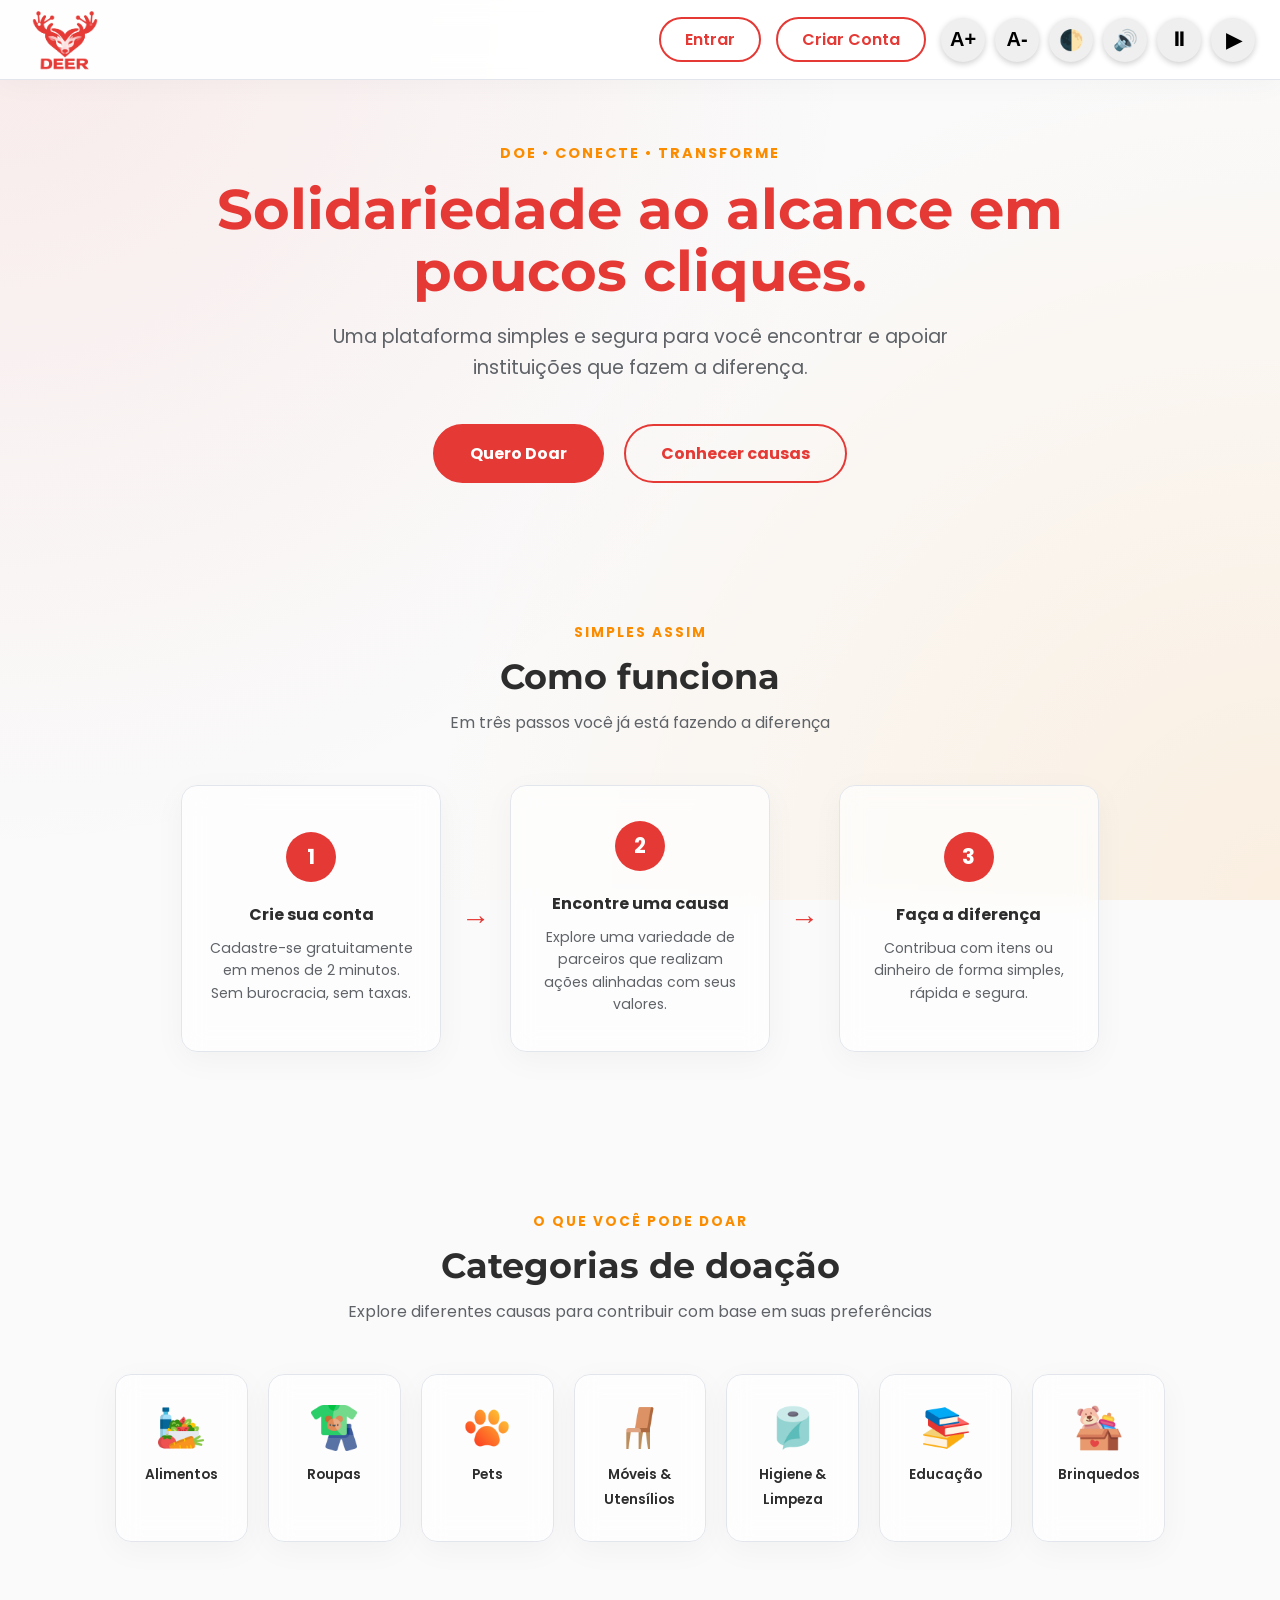
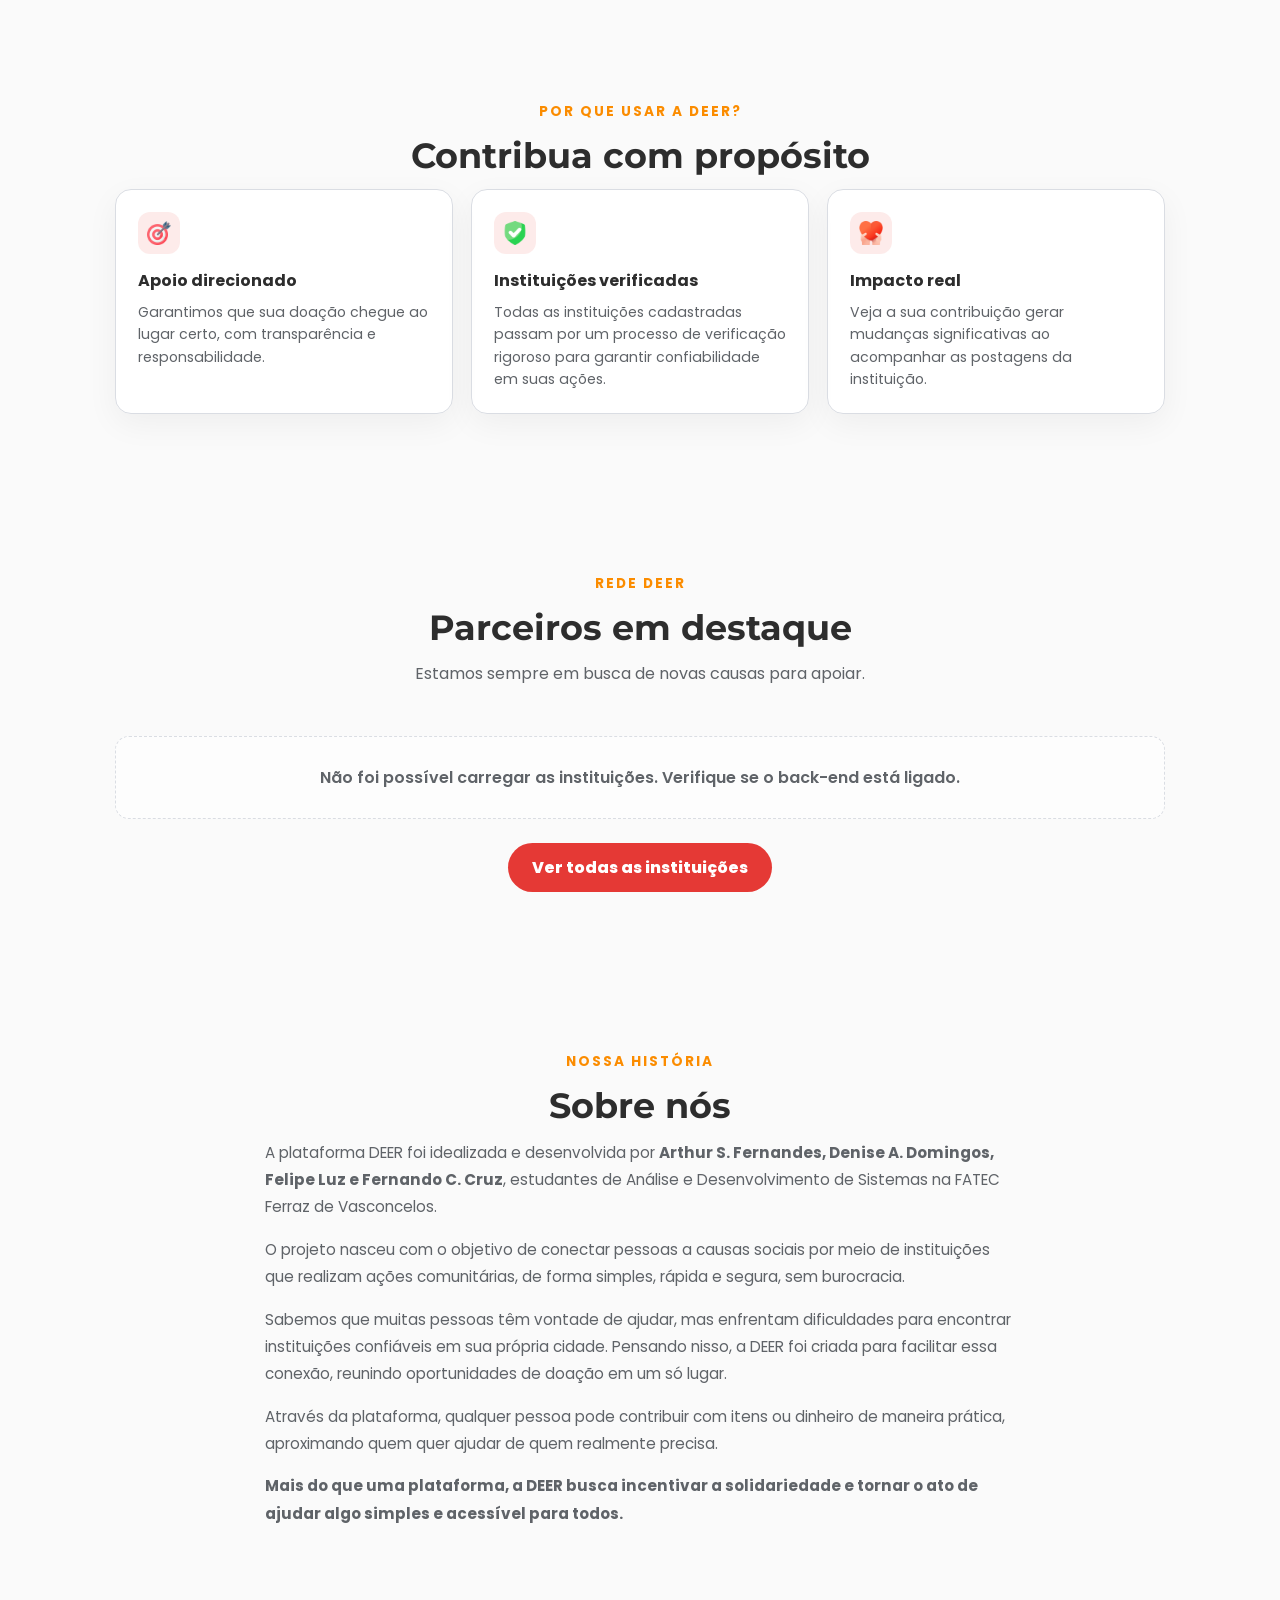
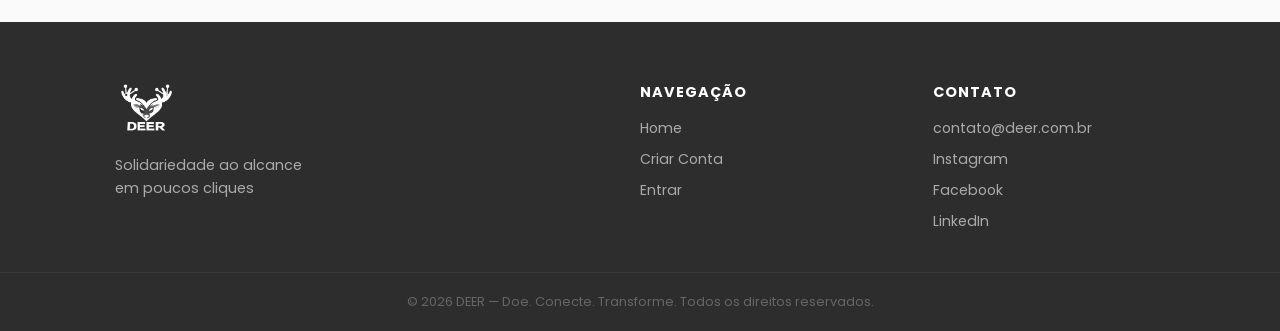
==== commit c593e2f6: "Merge branch 'main' into feature/fernando" ====
--- a/pages/administracao.html
+++ b/pages/administracao.html
@@ -21,6 +21,25 @@
                 <div class="logo-mask" title="DEER"></div>
             </a>
             <div class="usuario"></div> 
+
+    <!--Botões para aumentar e diminuir o tamanho da fonte (ACESSIBILIDADE)-->
+    <div class="acessibilidade">
+    <button type="button" onclick="aumentarFonte()">A+</button>
+    <button type="button" onclick="diminuirFonte()">A-</button>
+
+ <!--Ïcone/botão para acionar o alto contraste-->
+<button type="button" onclick="alternarContraste()" title="Alto contraste">
+    🌓
+</button>
+  
+<!--botão para leitura em voz alta //ao pressionar o botão o texto é traduzido em áudio, ao clicar novamente, a tradução para-->
+<button id="btnAudio" onclick="alternarLeitura()">
+    🔊
+</button>
+
+<button onclick="speechSynthesis.pause()">⏸</button> <!--Botao para pausar o áudio-->
+<button onclick="speechSynthesis.resume()">▶</button> <!--Botao para continuar o áudio-->
+
         </div>
     </header>
 
--- a/assets/css/styles.css
+++ b/assets/css/styles.css
@@ -1232,3 +1232,74 @@
         font-size: 0.82rem;
     }
 }
+/*Botoes a+ a-*/
+.acessibilidade {
+    display: flex;
+    gap: 8px;
+    align-items: center;
+}
+
+.acessibilidade button {
+    width: 36px;
+    height: 36px;
+    border: 1px solid #ccc;
+    border-radius: 6px;
+    cursor: pointer;
+    font-weight: bold;
+}
+
+/*Botão/Ícone alto contraste - ACESSIBILIDADE*/
+.alto-contraste {
+    background: #433d3d !important;
+    color: hsl(57, 100%, 50%) !important;
+}
+
+.alto-contraste * {
+    color: #fffffffb !important;
+    border-color: #fff !important;
+}
+
+.alto-contraste a {
+    color: hsl(57, 100%, 50%) !important;
+}
+
+.alto-contraste button {
+    background: #433d3d !important;
+    color: #ffff00 !important;
+    border: 2px solid #ffff00 !important;
+}
+
+.alto-contraste input,
+.alto-contraste textarea,
+.alto-contraste select {
+    background: #433d3d !important;
+    color: #fffffffb !important;
+    border: 2px solid #fffffffb !important;
+}
+/*Botão de navegação pelo teclado*/
+button:focus,
+a:focus,
+input:focus {
+    outline: 3px solid #ff9800;
+}
+.acessibilidade {
+    display: flex;
+    gap: 10px;
+    align-items: center;
+}
+
+.acessibilidade button {
+    width: 44px;
+    height: 44px;
+    border: none;
+    border-radius: 50%;
+    cursor: pointer;
+    font-size: 20px;
+    font-weight: bold;;
+    transition: 0.3s;
+    box-shadow: 0 2px 6px rgba(0,0,0,0.2);
+}
+
+.acessibilidade button:hover {
+    transform: scale(1.1);
+}
